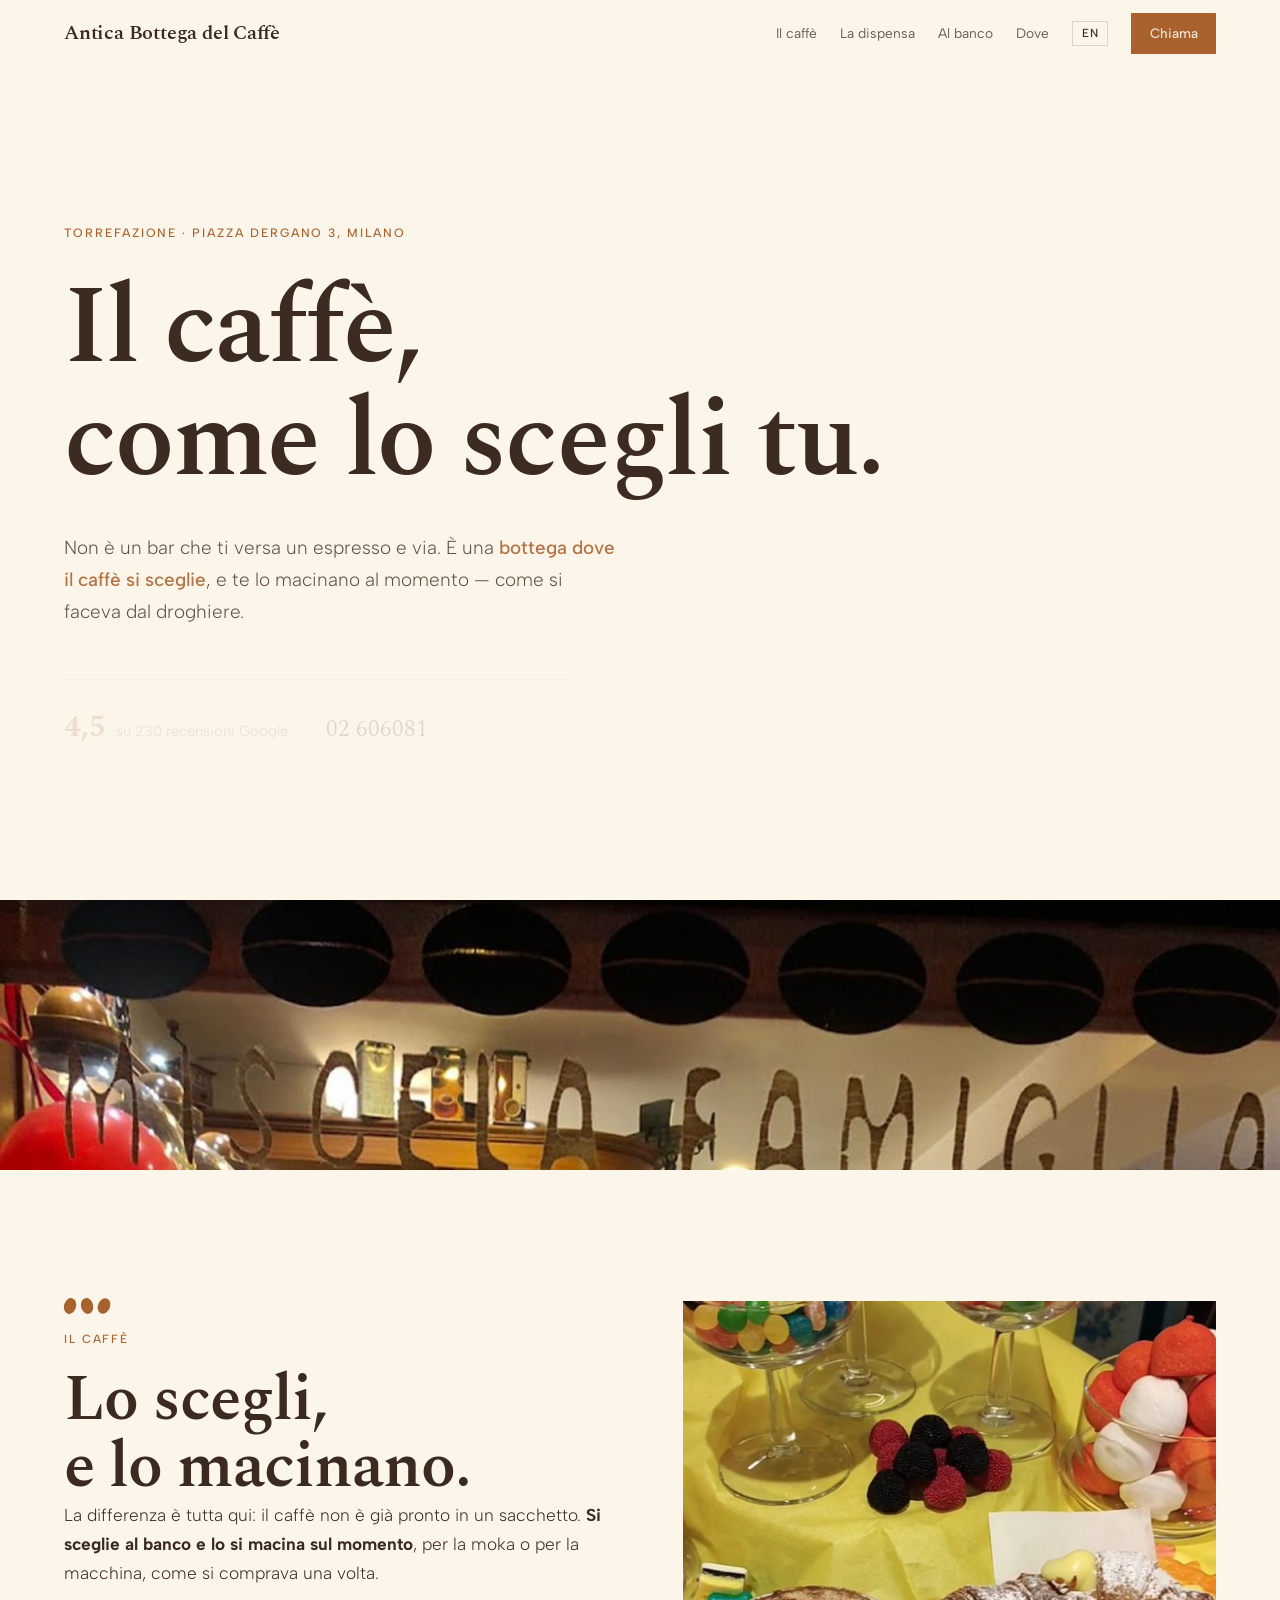
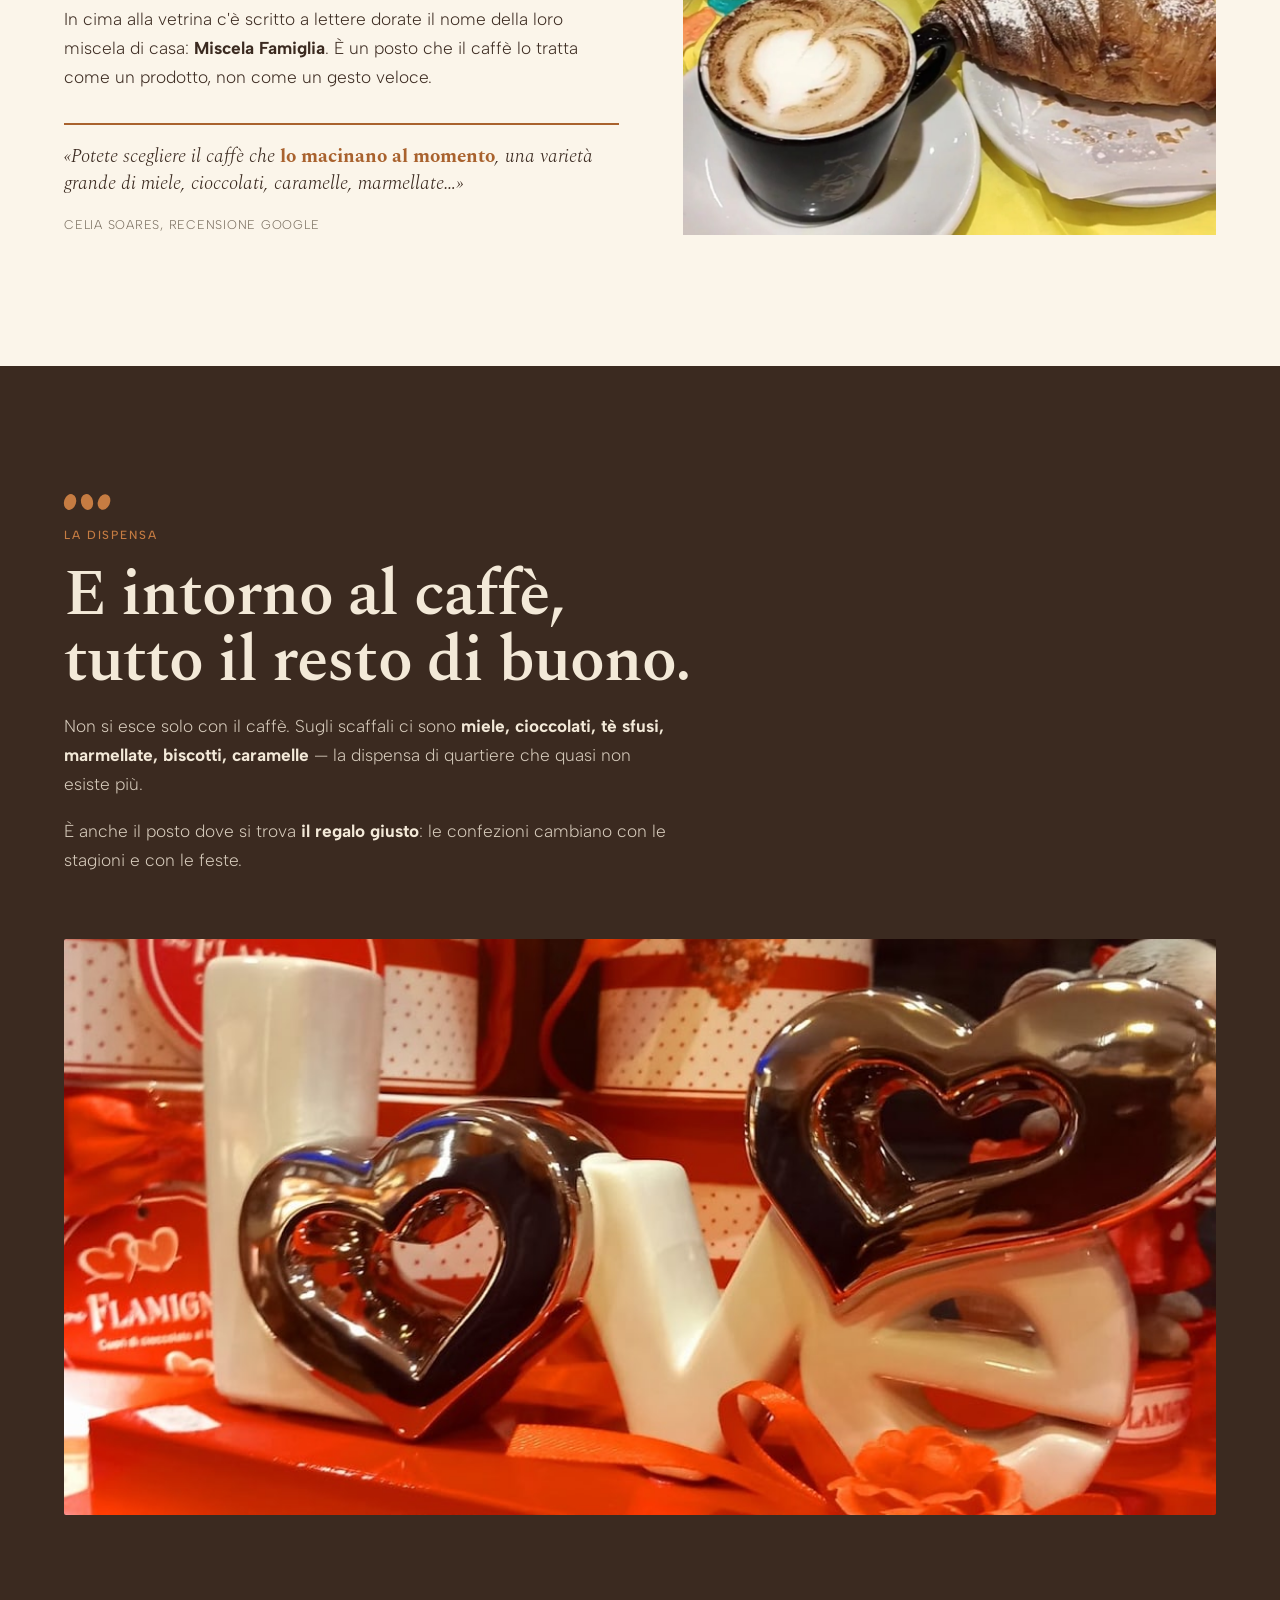
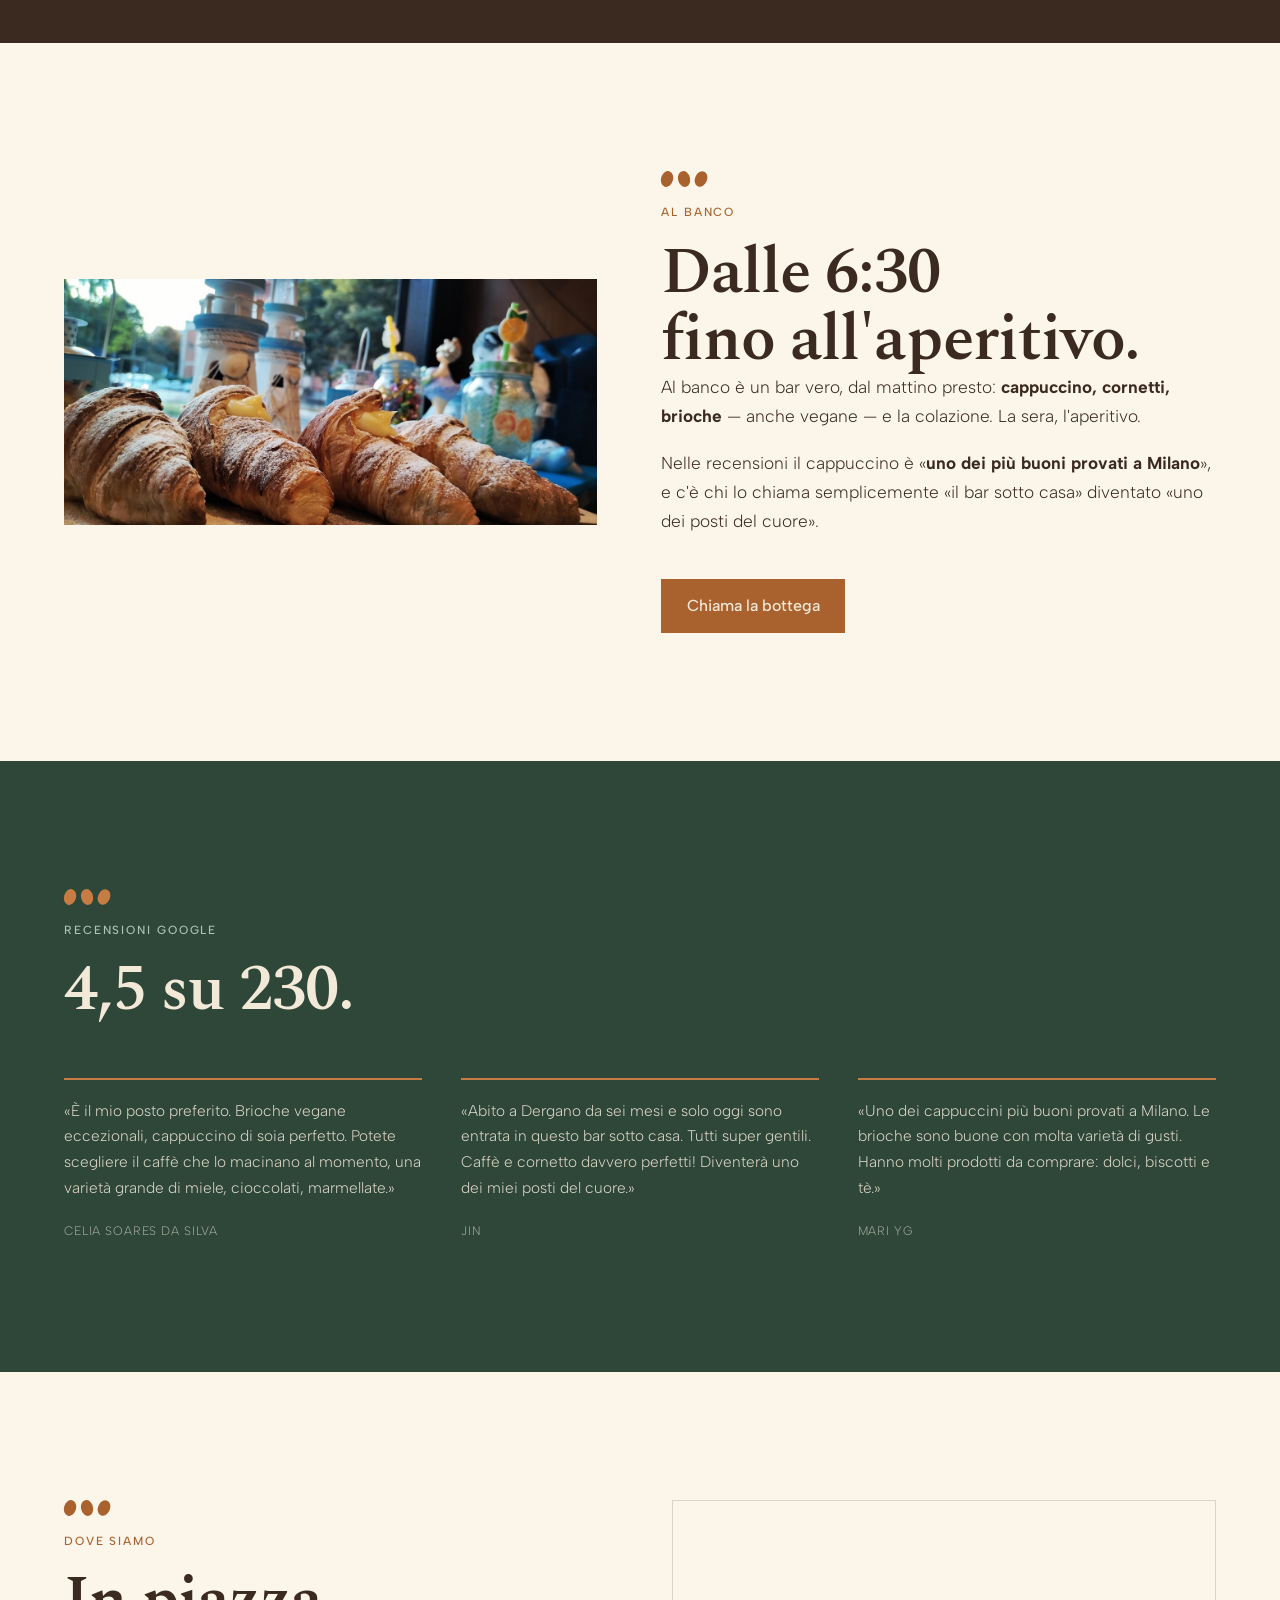
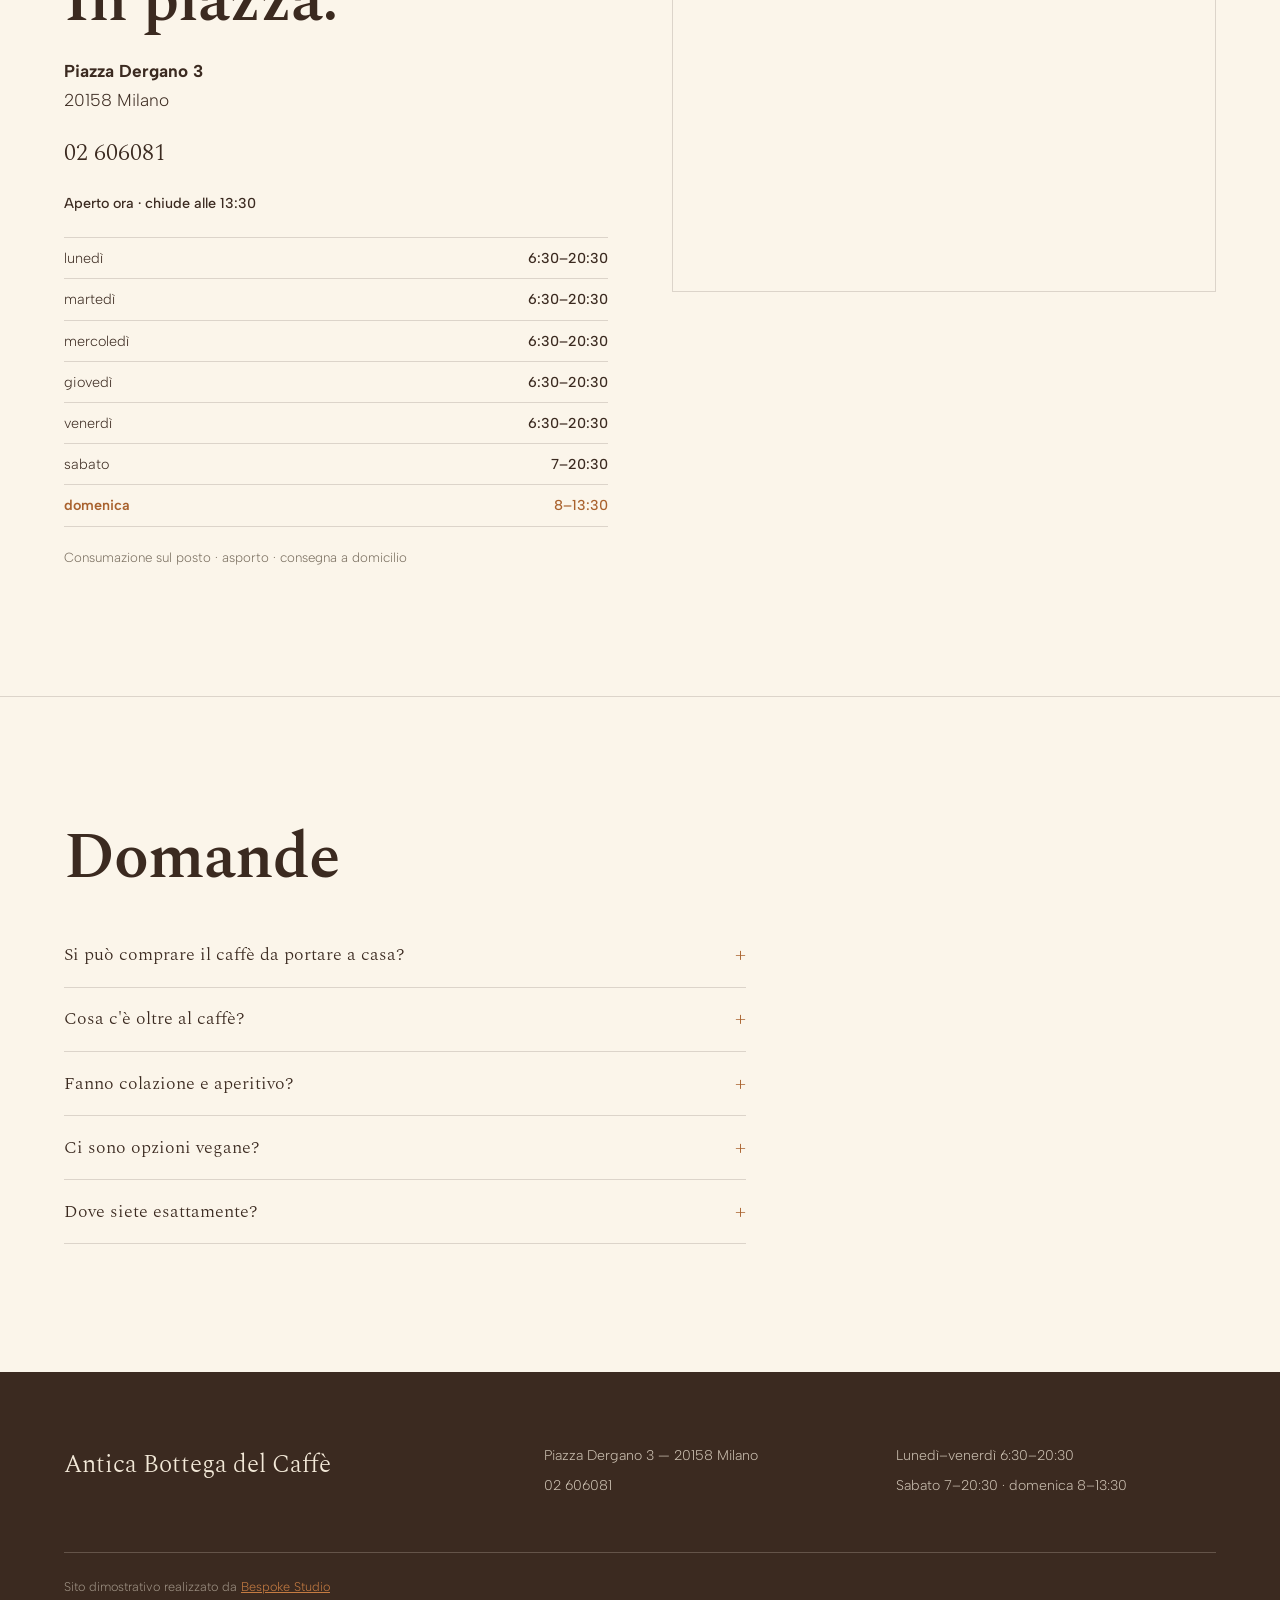
==== index.html @ 5559f0fc "Antica Bottega del Caffe — sito vetrina Concept: «Il caffe, come lo scegli tu.» — la torrefazione do" ====
<!doctype html>
<html lang="it">
<head>
<meta charset="utf-8">
<meta name="viewport" content="width=device-width, initial-scale=1">
<title>Antica Bottega del Caffè — Torrefazione in Piazza Dergano, Milano</title>
<meta name="description" content="Caffetteria e torrefazione in Piazza Dergano 3, Milano: il caffè si sceglie e si macina al momento, con miele, cioccolati e tè. 4,5 su 230 recensioni Google.">
<link rel="canonical" href="https://rotenzark.github.io/antica-bottega-del-caffe/">
<meta property="og:type" content="website">
<meta property="og:title" content="Antica Bottega del Caffè — Piazza Dergano, Milano">
<meta property="og:description" content="Il caffè, come lo scegli tu: torrefazione macinata al momento in Piazza Dergano 3, Milano.">
<meta property="og:url" content="https://rotenzark.github.io/antica-bottega-del-caffe/">
<meta property="og:image" content="https://rotenzark.github.io/antica-bottega-del-caffe/img/og.jpg">
<meta property="og:locale" content="it_IT">
<meta name="twitter:card" content="summary_large_image">
<meta name="twitter:title" content="Antica Bottega del Caffè — Piazza Dergano, Milano">
<meta name="twitter:description" content="Il caffè si sceglie e si macina al momento. Piazza Dergano 3, Milano.">
<meta name="twitter:image" content="https://rotenzark.github.io/antica-bottega-del-caffe/img/og.jpg">
<meta name="theme-color" content="#3B2A20">
<link rel="icon" href="img/favicon.svg" type="image/svg+xml">
<link rel="icon" href="img/favicon-32.png" sizes="32x32">
<link rel="apple-touch-icon" href="img/apple-touch-icon.png">
<link rel="preconnect" href="https://fonts.googleapis.com">
<link rel="preconnect" href="https://fonts.gstatic.com" crossorigin>
<link href="https://fonts.googleapis.com/css2?family=Spectral:ital,wght@0,400;0,500;0,600;1,400&family=Albert+Sans:wght@300;400;500;600&display=swap" rel="stylesheet">
<link rel="stylesheet" href="css/styles.css?v=1">
<script src="https://cdn.jsdelivr.net/npm/gsap@3.12.5/dist/gsap.min.js" defer></script>
<script src="https://cdn.jsdelivr.net/npm/gsap@3.12.5/dist/ScrollTrigger.min.js" defer></script>
<script src="js/main.js?v=1" defer></script>
<script type="application/ld+json">
{
  "@context": "https://schema.org",
  "@type": "CafeOrCoffeeShop",
  "name": "Antica Bottega del Caffè",
  "description": "Caffetteria e torrefazione in Piazza Dergano, Milano: caffè scelto e macinato al momento, miele, cioccolati e tè.",
  "url": "https://rotenzark.github.io/antica-bottega-del-caffe/",
  "telephone": "+3902606081",
  "image": "https://rotenzark.github.io/antica-bottega-del-caffe/img/vetrina.jpg",
  "priceRange": "€",
  "servesCuisine": "Caffè",
  "address": {
    "@type": "PostalAddress",
    "streetAddress": "Piazza Dergano 3",
    "addressLocality": "Milano",
    "postalCode": "20158",
    "addressCountry": "IT"
  },
  "geo": { "@type": "GeoCoordinates", "latitude": 45.5027096, "longitude": 9.1764856 },
  "aggregateRating": { "@type": "AggregateRating", "ratingValue": "4.5", "reviewCount": "230" },
  "openingHoursSpecification": [
    { "@type": "OpeningHoursSpecification", "dayOfWeek": ["Monday","Tuesday","Wednesday","Thursday","Friday"], "opens": "06:30", "closes": "20:30" },
    { "@type": "OpeningHoursSpecification", "dayOfWeek": "Saturday", "opens": "07:00", "closes": "20:30" },
    { "@type": "OpeningHoursSpecification", "dayOfWeek": "Sunday", "opens": "08:00", "closes": "13:30" }
  ]
}
</script>
<script type="application/ld+json">
{
  "@context": "https://schema.org",
  "@type": "FAQPage",
  "mainEntity": [
    {
      "@type": "Question",
      "name": "Si può comprare il caffè da portare a casa?",
      "acceptedAnswer": { "@type": "Answer", "text": "Sì: è prima di tutto una torrefazione. Si sceglie il caffè e lo si fa macinare al momento, per la moka o per la macchina." }
    },
    {
      "@type": "Question",
      "name": "Cosa c'è oltre al caffè?",
      "acceptedAnswer": { "@type": "Answer", "text": "Una dispensa: miele, cioccolati, tè, marmellate, caramelle, biscotti. E al banco brioche — anche vegane — cornetti, colazioni e l'aperitivo la sera." }
    },
    {
      "@type": "Question",
      "name": "Fanno colazione e aperitivo?",
      "acceptedAnswer": { "@type": "Answer", "text": "Sì, entrambi. Si apre alle 6:30 per la colazione e si tira dritto fino alle 20:30, aperitivo compreso." }
    },
    {
      "@type": "Question",
      "name": "Ci sono opzioni vegane?",
      "acceptedAnswer": { "@type": "Answer", "text": "Sì: nelle recensioni tornano le brioche vegane e il cappuccino di soia." }
    },
    {
      "@type": "Question",
      "name": "Dove siete?",
      "acceptedAnswer": { "@type": "Answer", "text": "In Piazza Dergano 3, affacciati sulla piazza." }
    }
  ]
}
</script>
</head>
<body>

<div id="intro" aria-hidden="true">
  <svg id="introChicchi" viewBox="0 0 120 60" aria-hidden="true">
    <ellipse class="ch" cx="34" cy="30" rx="11" ry="15" fill="#F3E9D8" transform="rotate(20 34 30)"/>
    <ellipse class="ch" cx="60" cy="30" rx="11" ry="15" fill="#F3E9D8" transform="rotate(-14 60 30)"/>
    <ellipse class="ch" cx="86" cy="30" rx="11" ry="15" fill="#F3E9D8" transform="rotate(24 86 30)"/>
  </svg>
</div>

<a class="skip" href="#hero" data-i18n="skip">Vai al contenuto</a>

<header id="header">
  <a class="brand" href="#hero" aria-label="Antica Bottega del Caffè, torna in cima" data-i18n-aria="brand.aria">Antica Bottega del Caffè</a>
  <button id="burger" aria-expanded="false" aria-controls="mainNav" aria-label="Apri il menu" data-i18n-aria="burger.aria">
    <span></span><span></span><span></span>
  </button>
  <nav id="mainNav" aria-label="Principale">
    <a href="#caffe" data-i18n="nav.caffe">Il caffè</a>
    <a href="#dispensa" data-i18n="nav.dispensa">La dispensa</a>
    <a href="#banco" data-i18n="nav.banco">Al banco</a>
    <a href="#dove" data-i18n="nav.dove">Dove</a>
    <button id="langToggle" type="button" aria-label="Switch to English" data-i18n-aria="lang.aria"><span data-i18n="lang.txt">EN</span></button>
    <a class="cta" href="tel:+3902606081" data-i18n="nav.cta">Chiama</a>
  </nav>
</header>

<main>

<!-- ══════════ HERO ══════════ -->
<section id="hero">
  <p class="hero-kicker" data-i18n="hero.kicker">Torrefazione · Piazza Dergano 3, Milano</p>
  <h1 data-i18n="hero.h">Il caffè,<br>come lo scegli tu.</h1>
  <p class="hero-sub" data-i18n="hero.sub">Non è un bar che ti versa un espresso e via. È una <strong>bottega dove il caffè si sceglie</strong>, e te lo macinano al momento — come si faceva dal droghiere.</p>
  <div class="hero-meta">
    <p class="hero-rating"><strong>4,5</strong> <span data-i18n="hero.rating">su 230 recensioni Google</span></p>
    <a class="hero-call" href="tel:+3902606081">02 606081</a>
  </div>
</section>

<figure class="banda-insegna">
  <img src="img/miscela.jpg" alt="La scritta dorata «MISCELA FAMIGLIA» sopra la vetrina: la loro miscela di casa" width="1300" height="330">
</figure>

<!-- ══════════ IL CAFFÈ — gesto-firma ══════════ -->
<section id="caffe">
  <div class="due-col">
    <div class="col-testo reveal">
      <span class="grani" aria-hidden="true"><i></i><i></i><i></i></span>
      <p class="eyebrow" data-i18n="ca.eyebrow">Il caffè</p>
      <h2 data-i18n="ca.h">Lo scegli,<br>e lo macinano.</h2>
      <p data-i18n="ca.p1">La differenza è tutta qui: il caffè non è già pronto in un sacchetto. <strong>Si sceglie al banco e lo si macina sul momento</strong>, per la moka o per la macchina, come si comprava una volta.</p>
      <p data-i18n="ca.p2">In cima alla vetrina c'è scritto a lettere dorate il nome della loro miscela di casa: <strong>Miscela Famiglia</strong>. È un posto che il caffè lo tratta come un prodotto, non come un gesto veloce.</p>
      <blockquote class="ca-cit">
        <p data-i18n="ca.cit">«Potete scegliere il caffè che <strong>lo macinano al momento</strong>, una varietà grande di miele, cioccolati, caramelle, marmellate…»</p>
        <cite data-i18n="ca.cit.c">Celia Soares, recensione Google</cite>
      </blockquote>
    </div>
    <figure class="col-fig reveal">
      <button class="shot" data-full="img/cappuccino.jpg" aria-label="Ingrandisci: il cappuccino" data-i18n-aria="ca.a1">
        <img src="img/cappuccino.jpg" alt="Un cappuccino con latte art a cuore e un cornetto alla crema, con le caramelle nelle coppe di vetro sullo sfondo" width="1100" height="1100">
      </button>
    </figure>
  </div>
</section>

<!-- ══════════ LA DISPENSA ══════════ -->
<section id="dispensa">
  <div class="disp-inner reveal">
    <span class="grani grani-chiaro" aria-hidden="true"><i></i><i></i><i></i></span>
    <p class="eyebrow" data-i18n="di.eyebrow">La dispensa</p>
    <h2 data-i18n="di.h">E intorno al caffè,<br>tutto il resto di buono.</h2>
    <p data-i18n="di.p1">Non si esce solo con il caffè. Sugli scaffali ci sono <strong>miele, cioccolati, tè sfusi, marmellate, biscotti, caramelle</strong> — la dispensa di quartiere che quasi non esiste più.</p>
    <p data-i18n="di.p2">È anche il posto dove si trova <strong>il regalo giusto</strong>: le confezioni cambiano con le stagioni e con le feste.</p>
  </div>
  <figure class="banda reveal">
    <button class="shot" data-full="img/dispensa.jpg" aria-label="Ingrandisci: la dispensa" data-i18n-aria="di.a1">
        <img src="img/dispensa.jpg" alt="Un allestimento con le confezioni di dolci e la scritta LOVE: la parte regali della bottega" width="1100" height="1100">
      </button>
  </figure>
</section>

<!-- ══════════ AL BANCO ══════════ -->
<section id="banco">
  <div class="due-col due-col-alt">
    <figure class="col-fig reveal">
      <button class="shot" data-full="img/cornetti.jpg" aria-label="Ingrandisci: i cornetti" data-i18n-aria="ba.a1">
        <img src="img/cornetti.jpg" alt="Cornetti sfogliati alla crema in controluce sulla finestra che dà sulla piazza" width="1300" height="609">
      </button>
    </figure>
    <div class="col-testo reveal">
      <span class="grani" aria-hidden="true"><i></i><i></i><i></i></span>
      <p class="eyebrow" data-i18n="ba.eyebrow">Al banco</p>
      <h2 data-i18n="ba.h">Dalle 6:30<br>fino all'aperitivo.</h2>
      <p data-i18n="ba.p1">Al banco è un bar vero, dal mattino presto: <strong>cappuccino, cornetti, brioche</strong> — anche vegane — e la colazione. La sera, l'aperitivo.</p>
      <p data-i18n="ba.p2">Nelle recensioni il cappuccino è «<strong>uno dei più buoni provati a Milano</strong>», e c'è chi lo chiama semplicemente «il bar sotto casa» diventato «uno dei posti del cuore».</p>
      <a class="cta cta-big" href="tel:+3902606081" data-i18n="ba.cta">Chiama la bottega</a>
    </div>
  </div>
</section>

<!-- ══════════ RECENSIONI ══════════ -->
<section id="voci">
  <div class="sec-head reveal">
    <span class="grani grani-chiaro" aria-hidden="true"><i></i><i></i><i></i></span>
    <p class="eyebrow" data-i18n="voci.eyebrow">Recensioni Google</p>
    <h2 data-i18n="voci.h">4,5 su 230.</h2>
  </div>
  <div class="voci-grid">
    <blockquote class="reveal"><p data-i18n="v1.p">«È il mio posto preferito. Brioche vegane eccezionali, cappuccino di soia perfetto. Potete scegliere il caffè che lo macinano al momento, una varietà grande di miele, cioccolati, marmellate.»</p><cite data-i18n="v1.c">Celia Soares da Silva</cite></blockquote>
    <blockquote class="reveal"><p data-i18n="v2.p">«Abito a Dergano da sei mesi e solo oggi sono entrata in questo bar sotto casa. Tutti super gentili. Caffè e cornetto davvero perfetti! Diventerà uno dei miei posti del cuore.»</p><cite data-i18n="v2.c">jin</cite></blockquote>
    <blockquote class="reveal"><p data-i18n="v3.p">«Uno dei cappuccini più buoni provati a Milano. Le brioche sono buone con molta varietà di gusti. Hanno molti prodotti da comprare: dolci, biscotti e tè.»</p><cite data-i18n="v3.c">Mari Yg</cite></blockquote>
  </div>
</section>

<!-- ══════════ DOVE ══════════ -->
<section id="dove">
  <div class="dove-grid">
    <div class="dove-info reveal">
      <span class="grani" aria-hidden="true"><i></i><i></i><i></i></span>
      <p class="eyebrow" data-i18n="dove.eyebrow">Dove siamo</p>
      <h2 data-i18n="dove.h">In piazza.</h2>
      <address>
        <strong>Piazza Dergano 3</strong><br>
        20158 Milano
      </address>
      <p class="dove-tel"><a href="tel:+3902606081">02 606081</a></p>
      <p class="dove-stato"><span id="orarioStato">&nbsp;</span></p>
      <ul class="orari">
        <li data-day="1"><span data-i18n="d.lun">lunedì</span><b>6:30–20:30</b></li>
        <li data-day="2"><span data-i18n="d.mar">martedì</span><b>6:30–20:30</b></li>
        <li data-day="3"><span data-i18n="d.mer">mercoledì</span><b>6:30–20:30</b></li>
        <li data-day="4"><span data-i18n="d.gio">giovedì</span><b>6:30–20:30</b></li>
        <li data-day="5"><span data-i18n="d.ven">venerdì</span><b>6:30–20:30</b></li>
        <li data-day="6"><span data-i18n="d.sab">sabato</span><b>7–20:30</b></li>
        <li data-day="0"><span data-i18n="d.dom">domenica</span><b>8–13:30</b></li>
      </ul>
      <p class="dove-serv" data-i18n="dove.serv">Consumazione sul posto · asporto · consegna a domicilio</p>
    </div>
    <div class="dove-map reveal">
      <iframe
        title="Mappa: Antica Bottega del Caffè, Piazza Dergano 3, Milano"
        data-i18n-title="dove.maptitle"
        src="https://www.google.com/maps?q=Antica+Bottega+del+Caff%C3%A8,+Piazza+Dergano+3,+20158+Milano&output=embed"
        width="600" height="450" style="border:0" allowfullscreen="" referrerpolicy="no-referrer-when-downgrade"></iframe>
    </div>
  </div>
</section>

<!-- ══════════ FAQ ══════════ -->
<section id="faq">
  <h2 class="reveal" data-i18n="faq.h">Domande</h2>
  <div class="faq-list">
    <details class="reveal"><summary data-i18n="f1.q">Si può comprare il caffè da portare a casa?</summary><p data-i18n="f1.a">Sì: è prima di tutto una torrefazione. Si sceglie il caffè e lo si fa macinare al momento, per la moka o per la macchina.</p></details>
    <details class="reveal"><summary data-i18n="f2.q">Cosa c'è oltre al caffè?</summary><p data-i18n="f2.a">Una dispensa: miele, cioccolati, tè, marmellate, caramelle, biscotti. E al banco brioche — anche vegane — cornetti, colazioni e l'aperitivo la sera.</p></details>
    <details class="reveal"><summary data-i18n="f3.q">Fanno colazione e aperitivo?</summary><p data-i18n="f3.a">Sì, entrambi. Si apre alle 6:30 per la colazione e si tira dritto fino alle 20:30, aperitivo compreso.</p></details>
    <details class="reveal"><summary data-i18n="f4.q">Ci sono opzioni vegane?</summary><p data-i18n="f4.a">Sì: nelle recensioni tornano le brioche vegane e il cappuccino di soia.</p></details>
    <details class="reveal"><summary data-i18n="f5.q">Dove siete esattamente?</summary><p data-i18n="f5.a">In Piazza Dergano 3, affacciati sulla piazza.</p></details>
  </div>
</section>

</main>

<footer>
  <div class="foot-inner">
    <p class="foot-name">Antica Bottega del Caffè</p>
    <div class="foot-col">
      <p>Piazza Dergano 3 — 20158 Milano</p>
      <p><a href="tel:+3902606081">02 606081</a></p>
    </div>
    <div class="foot-col">
      <p data-i18n="foot.o1">Lunedì–venerdì 6:30–20:30</p>
      <p data-i18n="foot.o2">Sabato 7–20:30 · domenica 8–13:30</p>
    </div>
  </div>
  <p class="foot-credit">
    <span data-i18n="foot.demo">Sito dimostrativo realizzato da</span>
    <a href="https://bespokestud.io" target="_blank" rel="noopener">Bespoke Studio</a>
  </p>
</footer>

<div id="actionBar">
  <a href="tel:+3902606081" class="ab-call" data-i18n="ab.call">Chiama</a>
  <a href="#dove" class="ab-map" data-i18n="ab.map">Dove siamo</a>
</div>

<div id="lightbox" hidden>
  <button id="lightboxClose" aria-label="Chiudi" data-i18n-aria="lb.close">✕</button>
  <img id="lightboxImg" src="" alt="">
</div>

</body>
</html>
---- css/styles.css ----
/* ═══════════════════════════════════════════════════════════
   Antica Bottega del Caffè — Piazza Dergano, Milano
   Concept: «Il caffè, come lo scegli tu.» — la torrefazione dove
   il caffè si sceglie e si macina al momento, con la dispensa
   intorno. Gesto-firma: i chicchi (transform only).
   ⚠️ Stesso civico di Da Cri #146 (carta/mattone): qui testa di
   moro + rame. Distinto anche da Bar Affori #142 (specialty verde).
   ═══════════════════════════════════════════════════════════ */

:root{
  --moro:#3B2A20;
  --moro-scuro:#2A1D16;
  --rame:#A9622E;
  --rame-chiaro:#C67C42;
  --crema:#F3E9D8;
  --carta:#FBF5EA;
  --verde:#2E4739;
  --grigio:#7A6F60;
  --riga:rgba(59,42,32,.16);
  --riga-chiara:rgba(243,233,216,.22);
  --mx:clamp(1.15rem,5vw,5.5rem);
  --display:"Spectral",Georgia,serif;
  --testo:"Albert Sans",system-ui,-apple-system,sans-serif;
}

*,*::before,*::after{box-sizing:border-box}
html{-webkit-text-size-adjust:100%;scroll-behavior:smooth}
@media (prefers-reduced-motion:reduce){html{scroll-behavior:auto}}

body{
  margin:0;background:var(--carta);color:var(--moro);
  font-family:var(--testo);
  font-size:clamp(1rem,.96rem + .24vw,1.08rem);
  line-height:1.68;font-weight:300;
  -webkit-font-smoothing:antialiased;overflow-x:hidden;
}
img{max-width:100%;height:auto;display:block}
a{color:inherit}
h1,h2{font-family:var(--display);font-weight:600;line-height:1.04;letter-spacing:-.015em;margin:0}

/* ── FLASH-GUARD: stato iniziale dei .reveal (immediateRender:false) ── */
.js .reveal{opacity:0}
.js .reveal.in-view{opacity:1}
html:not(.js) .reveal,html.reduced-motion .reveal{opacity:1}

.skip{position:absolute;left:-9999px;top:0;background:var(--rame);color:#fff;padding:.7rem 1.1rem;z-index:200}
.skip:focus{left:0}
:where(a,button,summary,iframe,[tabindex]):focus-visible{outline:2.5px solid var(--rame);outline-offset:3px}

/* ═══════════ INTRO ═══════════ */
#intro{position:fixed;inset:0;z-index:300;background:var(--moro);display:grid;place-items:center;padding:2rem}
#introChicchi{width:min(60vw,340px);height:auto}
html.no-intro #intro{display:none}

/* ═══════════ i chicchi — segno di sezione ═══════════ */
.grani{display:flex;gap:5px;margin-bottom:1rem}
.grani i{
  width:12px;height:16px;border-radius:50% 50% 48% 52%;
  background:var(--rame);display:block;transform:rotate(18deg);
}
.grani i:nth-child(2){transform:rotate(-12deg)}
.grani i:nth-child(3){transform:rotate(24deg)}
.grani-chiaro i{background:var(--rame-chiaro)}

/* ═══════════ HEADER ═══════════ */
#header{
  position:fixed;top:0;left:0;right:0;z-index:120;
  display:flex;align-items:center;justify-content:space-between;gap:1rem;
  padding:.8rem var(--mx);
  background:rgba(251,245,234,.97);
  border-bottom:1px solid transparent;transition:border-color .3s ease;
}
#header.scrolled{border-bottom-color:var(--riga)}
.brand{font-family:var(--display);font-weight:600;font-size:clamp(1.02rem,2.3vw,1.28rem);text-decoration:none;letter-spacing:-.01em}

#mainNav{display:flex;align-items:center;gap:clamp(.9rem,1.8vw,1.7rem)}
#mainNav a:not(.cta){text-decoration:none;font-size:.86rem;font-weight:400;opacity:.74;transition:opacity .2s ease}
#mainNav a:not(.cta):hover{opacity:1}

#langToggle{
  background:none;border:1px solid var(--riga);color:var(--moro);
  font-family:var(--testo);font-size:.73rem;font-weight:500;letter-spacing:.07em;
  padding:.3rem .55rem;cursor:pointer;transition:border-color .2s ease,color .2s ease;
}
#langToggle:hover{border-color:var(--rame);color:var(--rame)}

.cta{
  display:inline-flex;align-items:center;justify-content:center;
  background:var(--rame);color:var(--crema);text-decoration:none;
  font-family:var(--testo);font-weight:500;font-size:.85rem;
  padding:.58rem 1.15rem;white-space:nowrap;transition:background .22s ease;
}
.cta:hover{background:var(--moro)}
.cta-big{font-size:1rem;padding:.85rem 1.6rem;margin-top:1.6rem}

#burger{display:none;flex-direction:column;gap:4px;background:none;border:0;cursor:pointer;padding:.45rem}
#burger span{display:block;width:22px;height:2px;background:var(--moro);transition:transform .28s ease,opacity .2s ease}
#burger[aria-expanded="true"] span:nth-child(1){transform:translateY(6px) rotate(45deg)}
#burger[aria-expanded="true"] span:nth-child(2){opacity:0}
#burger[aria-expanded="true"] span:nth-child(3){transform:translateY(-6px) rotate(-45deg)}

@media (max-width:940px){
  #burger{display:flex}
  #mainNav{
    position:fixed;inset:0 0 auto;top:0;flex-direction:column;justify-content:center;
    height:100dvh;gap:1.5rem;background:var(--carta);
    transform:translateY(-100%);transition:transform .38s cubic-bezier(.4,0,.2,1);
  }
  #mainNav.nav-open{transform:translateY(0)}
  #mainNav a:not(.cta){font-family:var(--display);font-size:1.5rem;opacity:1}
}

/* ═══════════ HERO ═══════════ */
#hero{min-height:100svh;display:flex;flex-direction:column;justify-content:center;padding:7.5rem var(--mx) 3.5rem}
.hero-kicker{font-size:.76rem;font-weight:500;letter-spacing:.16em;text-transform:uppercase;color:var(--rame);margin:0 0 1.8rem}
#hero h1{font-size:clamp(2.8rem,8.5vw,7rem);max-width:15ch}
.hero-sub{max-width:46ch;margin:2rem 0 0;font-size:clamp(1.02rem,1.7vw,1.18rem);color:#4A3A2C}
.hero-sub strong{font-weight:500;color:var(--rame)}
.hero-meta{display:flex;flex-wrap:wrap;align-items:baseline;gap:1.2rem 2.4rem;margin-top:2.6rem;padding-top:1.4rem;border-top:1px solid var(--riga);max-width:46ch}
.hero-rating{margin:0;font-size:.92rem;color:var(--grigio)}
.hero-rating strong{font-family:var(--display);font-size:1.9rem;color:var(--rame);margin-right:.35rem}
.hero-call{font-family:var(--display);font-size:1.45rem;text-decoration:none}
.hero-call:hover{color:var(--rame)}

.banda-insegna{margin:0}
.banda-insegna img{width:100%;object-fit:cover;max-height:30vh}

/* ═══════════ sezioni ═══════════ */
section{padding:clamp(4.5rem,10vw,8.5rem) var(--mx)}
.sec-head{margin-bottom:clamp(2.4rem,5vw,3.4rem)}
.eyebrow{font-size:.74rem;font-weight:500;letter-spacing:.16em;text-transform:uppercase;color:var(--rame);margin:0 0 1rem}
h2{font-size:clamp(2rem,5.4vw,4rem)}
section p{max-width:56ch}

.due-col{display:grid;grid-template-columns:1.02fr .98fr;gap:clamp(2rem,5vw,4.5rem);align-items:center}
.due-col-alt{grid-template-columns:.98fr 1.02fr}
@media (max-width:880px){.due-col,.due-col-alt{grid-template-columns:1fr}}
.col-fig{margin:0}
.col-fig img{width:100%}
.col-testo p{margin:0 0 1.1rem}

.ca-cit{margin:1.9rem 0 0;padding:1.2rem 0 0;border-top:2px solid var(--rame)}
.ca-cit p{font-family:var(--display);font-style:italic;font-size:1.2rem;line-height:1.4;margin:0 0 .7rem}
.ca-cit strong{font-style:normal;color:var(--rame)}
.ca-cit cite{font-style:normal;font-size:.79rem;letter-spacing:.06em;text-transform:uppercase;color:var(--grigio)}

/* ═══════════ LA DISPENSA ═══════════ */
#dispensa{background:var(--moro);color:var(--crema)}
#dispensa .eyebrow{color:var(--rame-chiaro)}
#dispensa p{color:rgba(243,233,216,.85)}
#dispensa strong{color:var(--crema)}
.disp-inner{max-width:60ch;margin-bottom:clamp(2.5rem,5vw,4rem)}
#dispensa .banda img{width:100%;object-fit:cover;max-height:64vh;border-radius:2px}

.banda{margin:0}

/* ═══════════ AL BANCO ═══════════ */
#banco{background:var(--carta)}

/* ═══════════ RECENSIONI ═══════════ */
#voci{background:var(--verde);color:var(--crema)}
#voci .eyebrow{color:#A8C6B3}
#voci h2{color:var(--crema)}
.voci-grid{display:grid;grid-template-columns:repeat(auto-fit,minmax(255px,1fr));gap:clamp(1.4rem,3vw,2.4rem)}
.voci-grid blockquote{margin:0;padding-top:1.1rem;border-top:2px solid var(--rame-chiaro)}
.voci-grid p{font-size:.96rem;margin:0 0 .9rem;max-width:none;color:rgba(243,233,216,.9)}
.voci-grid cite{font-style:normal;font-size:.77rem;letter-spacing:.07em;text-transform:uppercase;color:rgba(243,233,216,.6)}

/* ═══════════ DOVE ═══════════ */
.dove-grid{display:grid;grid-template-columns:1fr 1fr;gap:clamp(2rem,5vw,4rem);align-items:start}
@media (max-width:880px){.dove-grid{grid-template-columns:1fr}}
#dove address{font-style:normal;font-size:1.08rem;line-height:1.7;margin:1.4rem 0 .6rem}
.dove-tel a{font-family:var(--display);font-size:1.5rem;text-decoration:none}
.dove-tel a:hover{color:var(--rame)}
.dove-stato{margin:.8rem 0 1.4rem;font-size:.9rem;font-weight:500;min-height:1.4em}
.dove-stato .aperto{color:#2A6B45}
.dove-stato .chiuso{color:var(--rame)}
.orari{list-style:none;margin:0;padding:0;border-top:1px solid var(--riga);max-width:34rem}
.orari li{display:flex;justify-content:space-between;gap:1rem;padding:.5rem 0;border-bottom:1px solid var(--riga);font-size:.9rem}
.orari li b{font-weight:500;text-align:right}
.orari li.oggi{color:var(--rame);font-weight:600}
.dove-serv{margin:1.2rem 0 0;font-size:.83rem;color:var(--grigio)}
.dove-map{overflow:hidden;border:1px solid var(--riga);min-height:390px}
.dove-map iframe{width:100%;height:100%;min-height:390px;display:block;filter:grayscale(.3) sepia(.12)}

/* ═══════════ FAQ ═══════════ */
#faq{background:var(--carta);border-top:1px solid var(--riga)}
#faq h2{margin-bottom:2rem}
.faq-list{max-width:62ch}
.faq-list details{border-bottom:1px solid var(--riga)}
.faq-list summary{
  cursor:pointer;padding:1.05rem 0;list-style:none;
  font-family:var(--display);font-size:1.1rem;
  display:flex;justify-content:space-between;align-items:center;gap:1rem;
}
.faq-list summary::-webkit-details-marker{display:none}
.faq-list summary::after{content:"+";color:var(--rame);font-size:1.35rem;line-height:1;flex-shrink:0}
.faq-list details[open] summary::after{content:"–"}
.faq-list p{margin:0 0 1.2rem;font-size:.95rem;color:#4A3A2C}

/* ═══════════ FOOTER ═══════════ */
footer{background:var(--moro);color:rgba(243,233,216,.8);padding:clamp(3rem,6vw,4.5rem) var(--mx) 6.2rem}
.foot-inner{display:grid;grid-template-columns:1.4fr 1fr 1fr;gap:2rem;align-items:start}
@media (max-width:760px){.foot-inner{grid-template-columns:1fr;gap:1.5rem}}
.foot-name{font-family:var(--display);font-size:1.55rem;color:var(--crema);margin:0}
.foot-col p{margin:0 0 .4rem;font-size:.88rem}
.foot-col a{text-decoration:none}
.foot-col a:hover{color:var(--rame-chiaro)}
.foot-credit{margin:3rem 0 0;padding-top:1.4rem;border-top:1px solid var(--riga-chiara);font-size:.79rem;color:rgba(243,233,216,.55)}
.foot-credit a{color:var(--rame-chiaro)}

/* ═══════════ ACTION BAR ═══════════ */
#actionBar{
  position:fixed;bottom:0;left:0;right:0;z-index:110;display:none;
  background:var(--carta);border-top:1px solid var(--riga);
  padding:.6rem .8rem calc(.6rem + env(safe-area-inset-bottom));gap:.6rem;
  transform:translateY(105%);transition:transform .32s cubic-bezier(.4,0,.2,1);
}
#actionBar.is-visible{transform:translateY(0)}
#actionBar a{flex:1;text-align:center;text-decoration:none;padding:.72rem .5rem;font-size:.89rem;font-weight:500}
.ab-call{background:var(--rame);color:var(--crema)}
.ab-map{border:1px solid var(--riga);color:var(--moro)}
@media (max-width:700px){#actionBar{display:flex}footer{padding-bottom:7rem}}

@media (prefers-reduced-motion:reduce){
  *,*::before,*::after{animation-duration:.01ms !important;transition-duration:.01ms !important}
}

/* ═══════════ LIGHTBOX ═══════════ */
.shot{border:0;padding:0;background:none;cursor:zoom-in;display:block;overflow:hidden;width:100%}
.shot img{width:100%;transition:transform .5s cubic-bezier(.2,.7,.3,1)}
.shot:hover img{transform:scale(1.035)}
#dispensa .shot img{border-radius:2px}
#lightbox{position:fixed;inset:0;z-index:250;background:rgba(43,29,22,.95);display:grid;place-items:center;padding:1.5rem}
#lightbox[hidden]{display:none}
#lightboxImg{max-width:100%;max-height:88vh}
#lightboxClose{position:absolute;top:1rem;right:1rem;background:none;border:0;color:var(--crema);font-size:1.7rem;cursor:pointer;line-height:1;padding:.5rem}
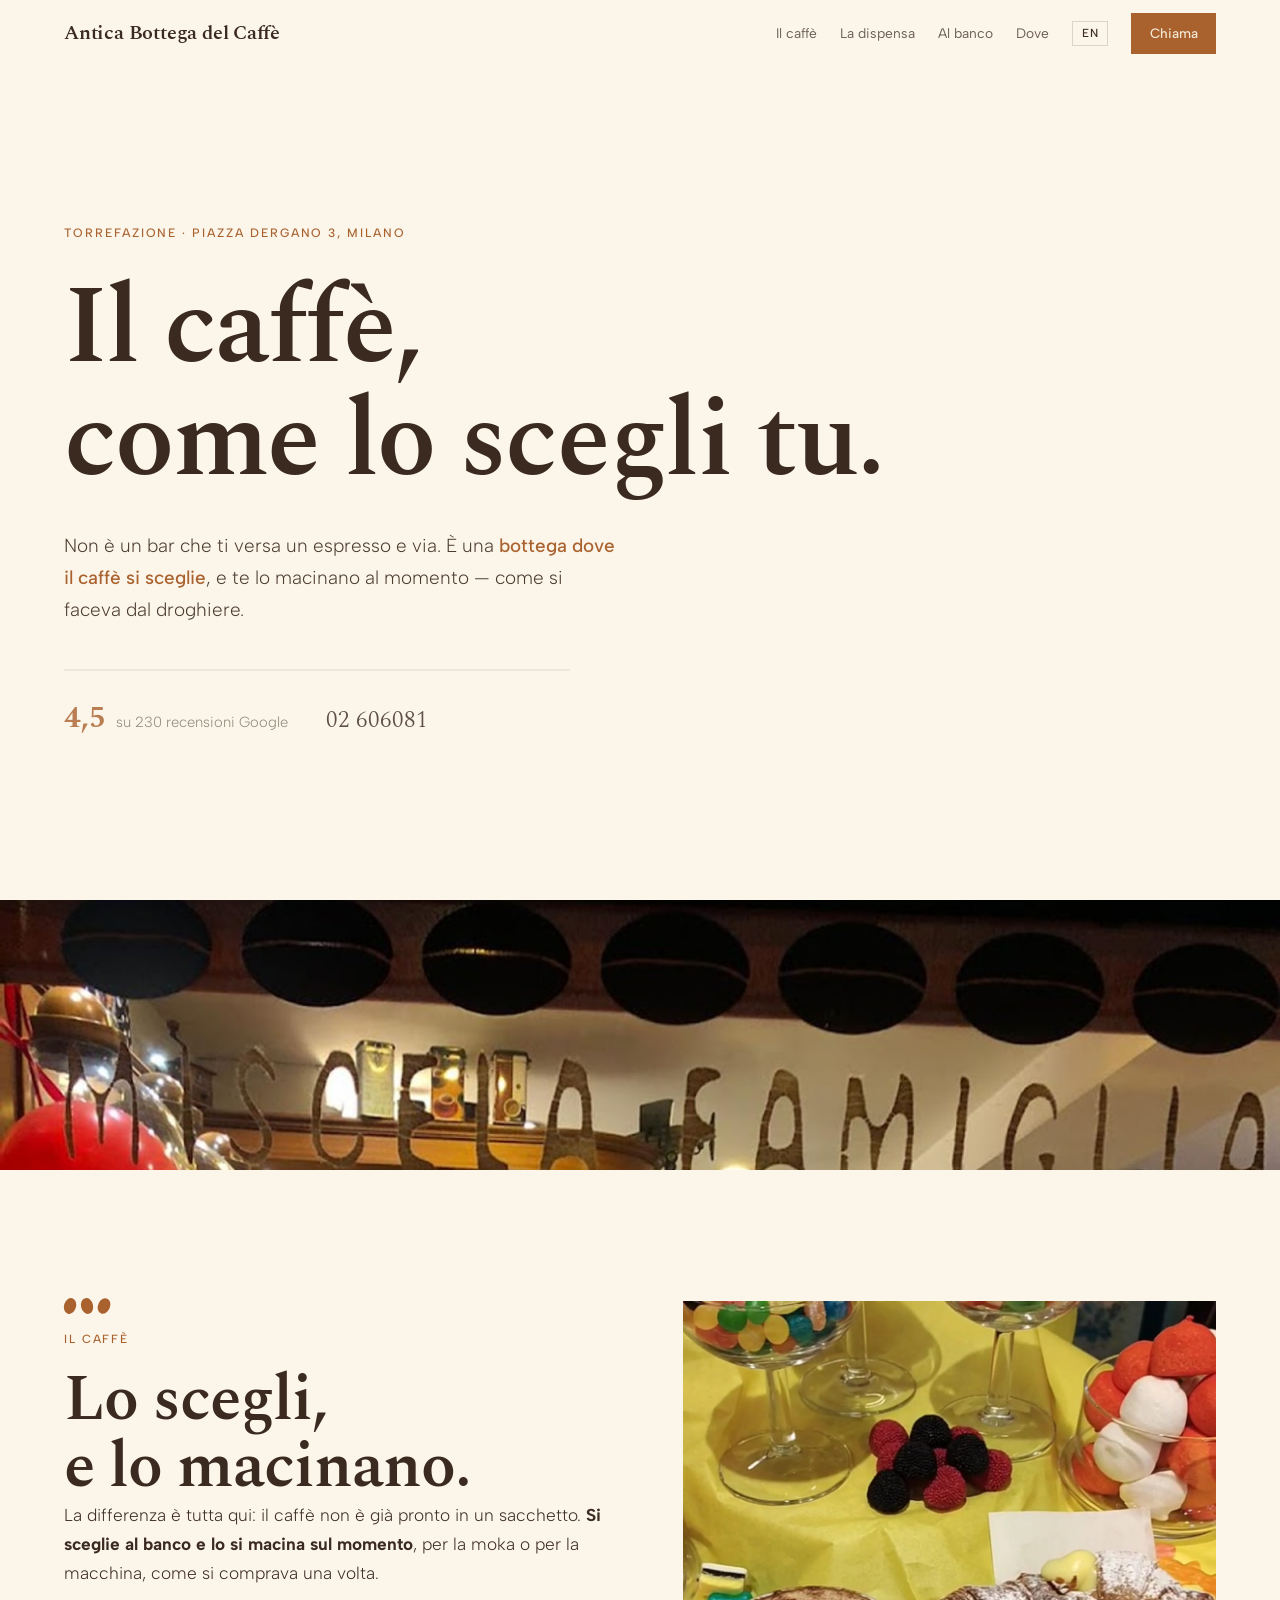
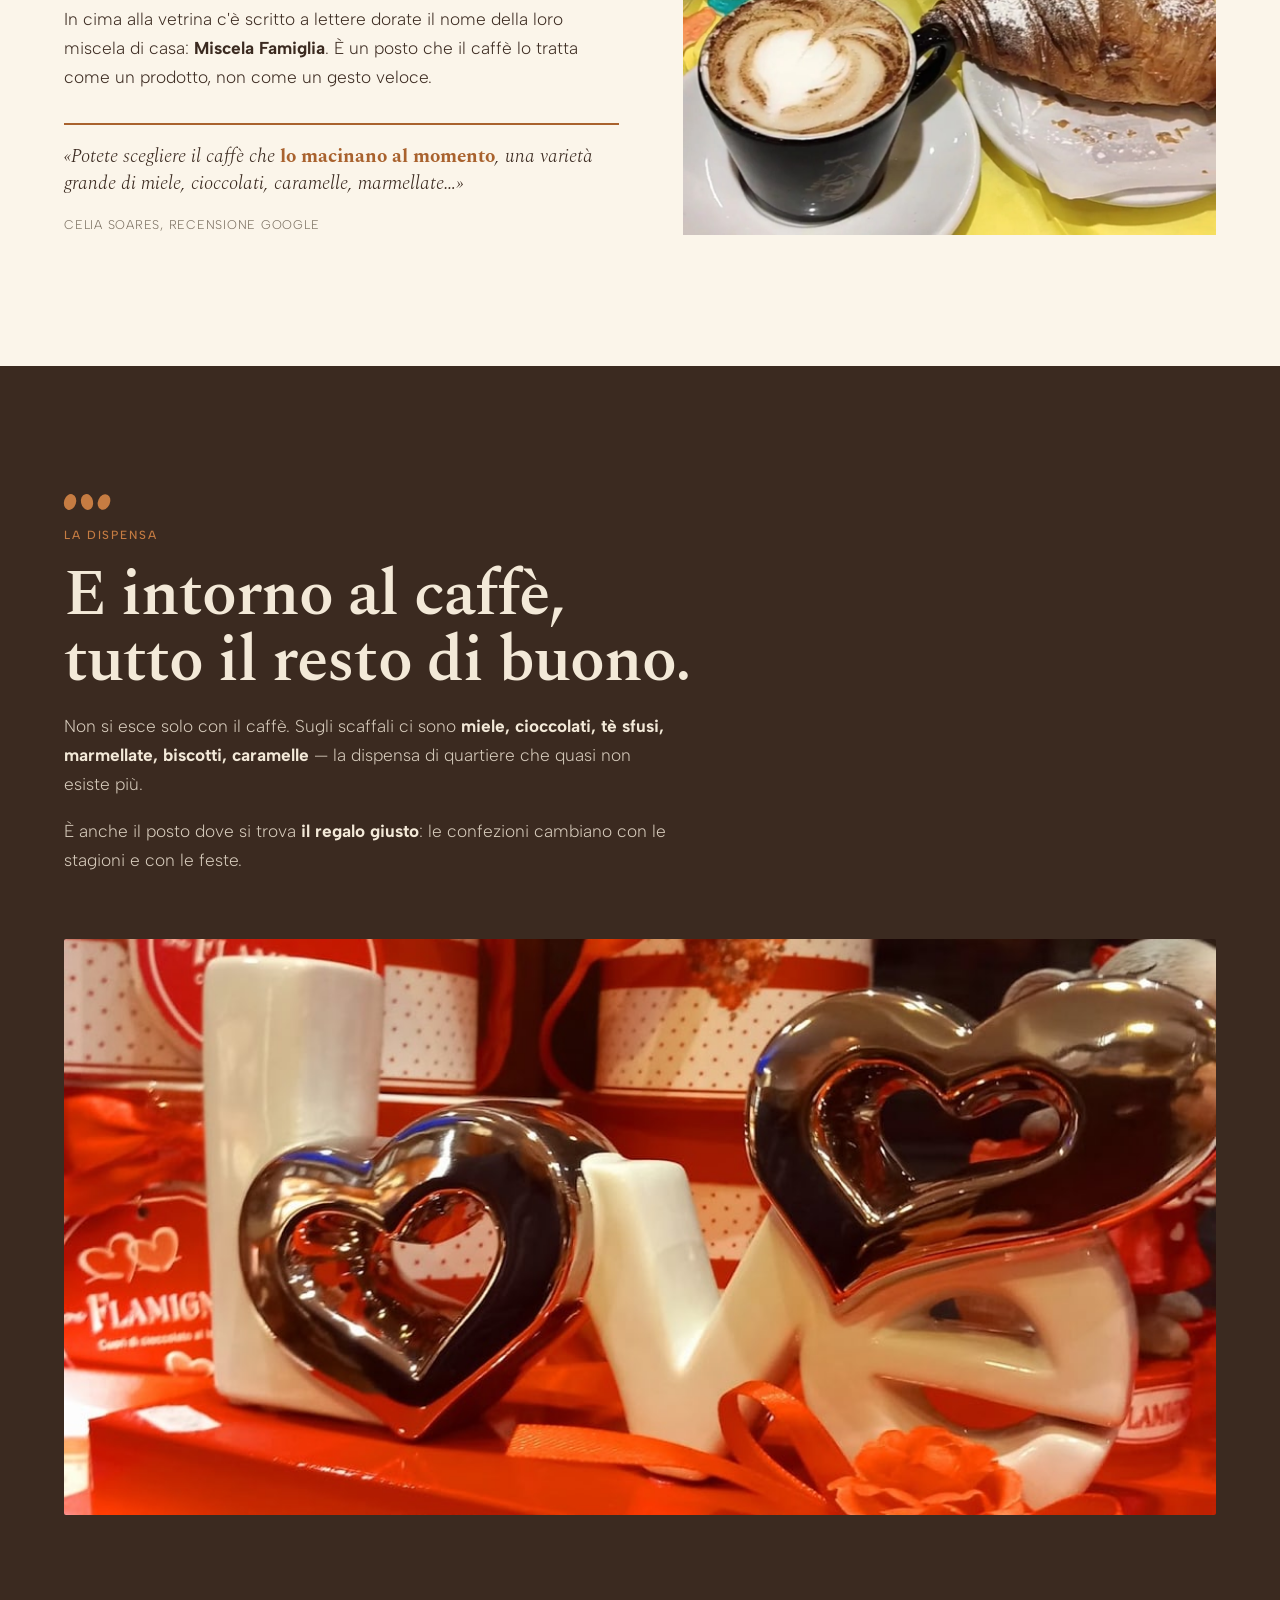
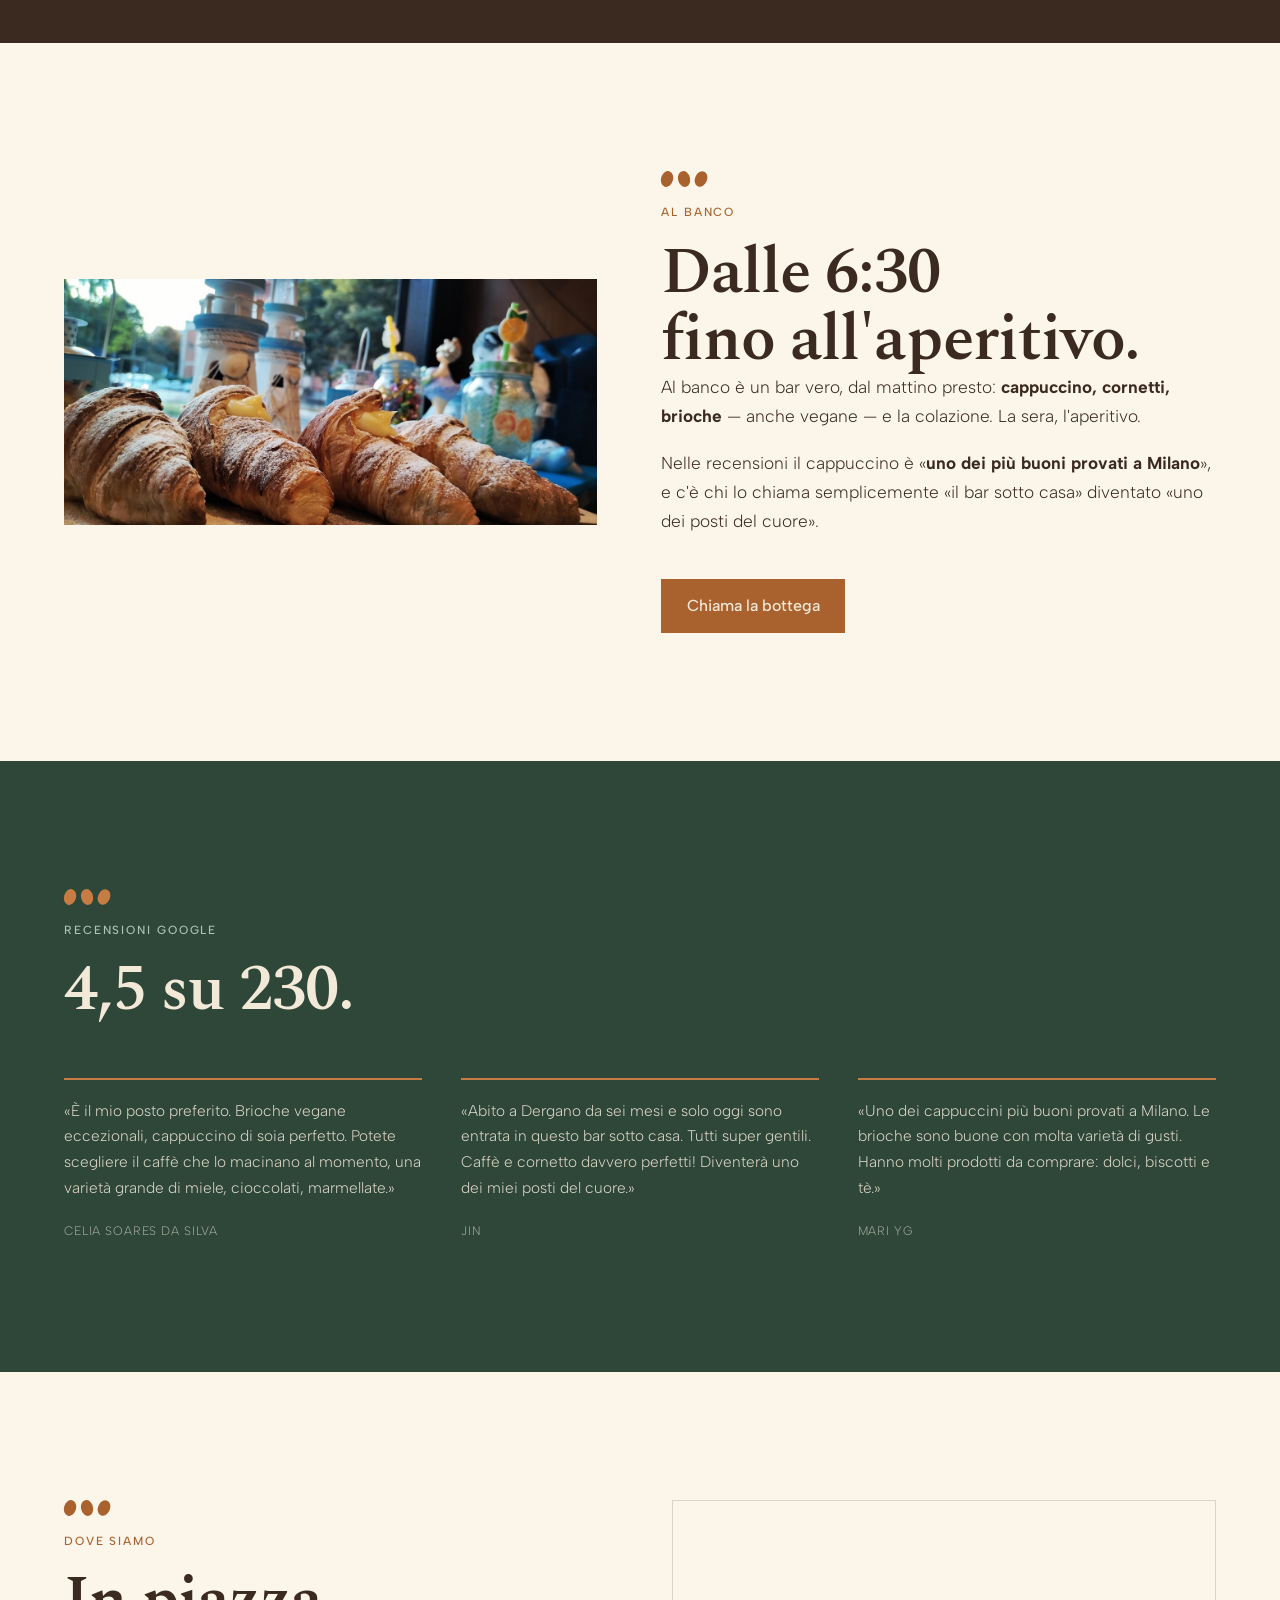
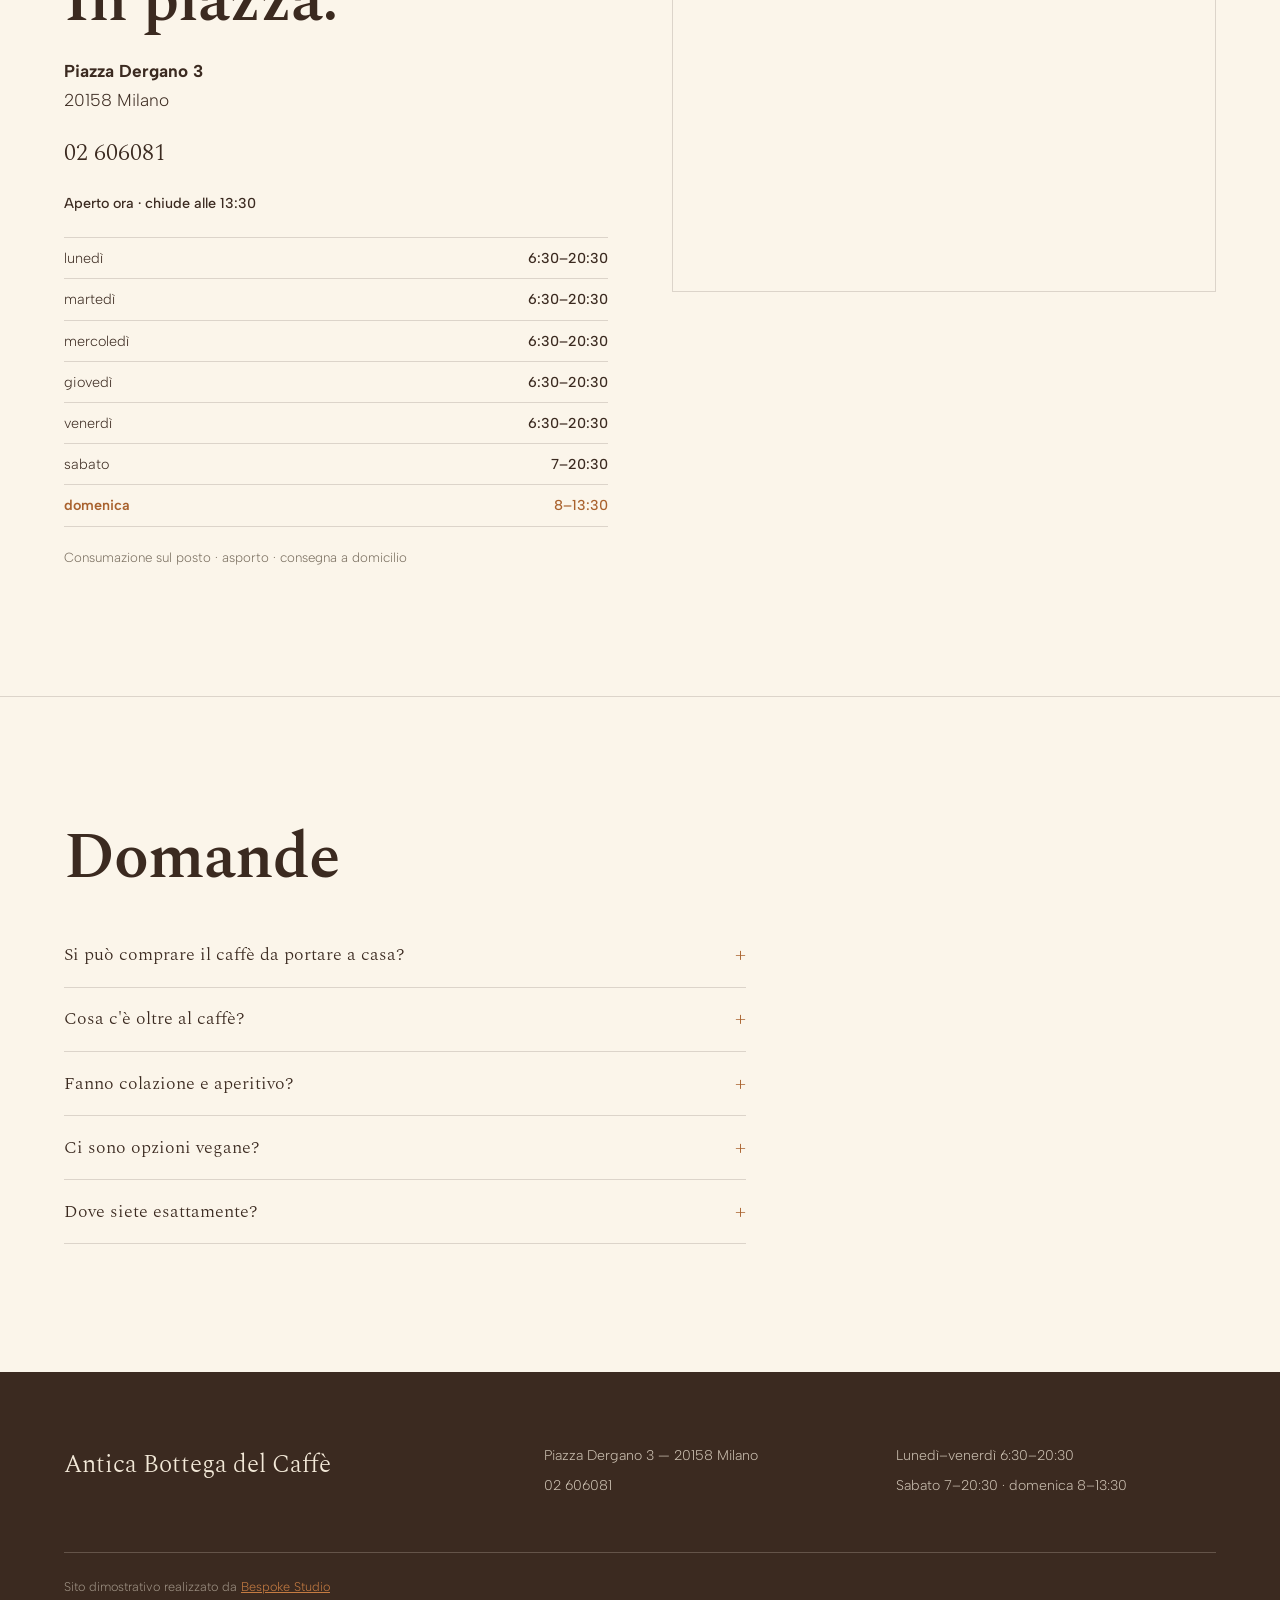
==== commit 922702f1: "fix(i18n): innerHTML al posto di textContent nell'overlay lingua Gli elementi data-i18n che contengo" ====
--- a/index.html
+++ b/index.html
@@ -26,7 +26,7 @@
 <link rel="stylesheet" href="css/styles.css?v=1">
 <script src="https://cdn.jsdelivr.net/npm/gsap@3.12.5/dist/gsap.min.js" defer></script>
 <script src="https://cdn.jsdelivr.net/npm/gsap@3.12.5/dist/ScrollTrigger.min.js" defer></script>
-<script src="js/main.js?v=1" defer></script>
+<script src="js/main.js?v=2" defer></script>
 <script type="application/ld+json">
 {
   "@context": "https://schema.org",
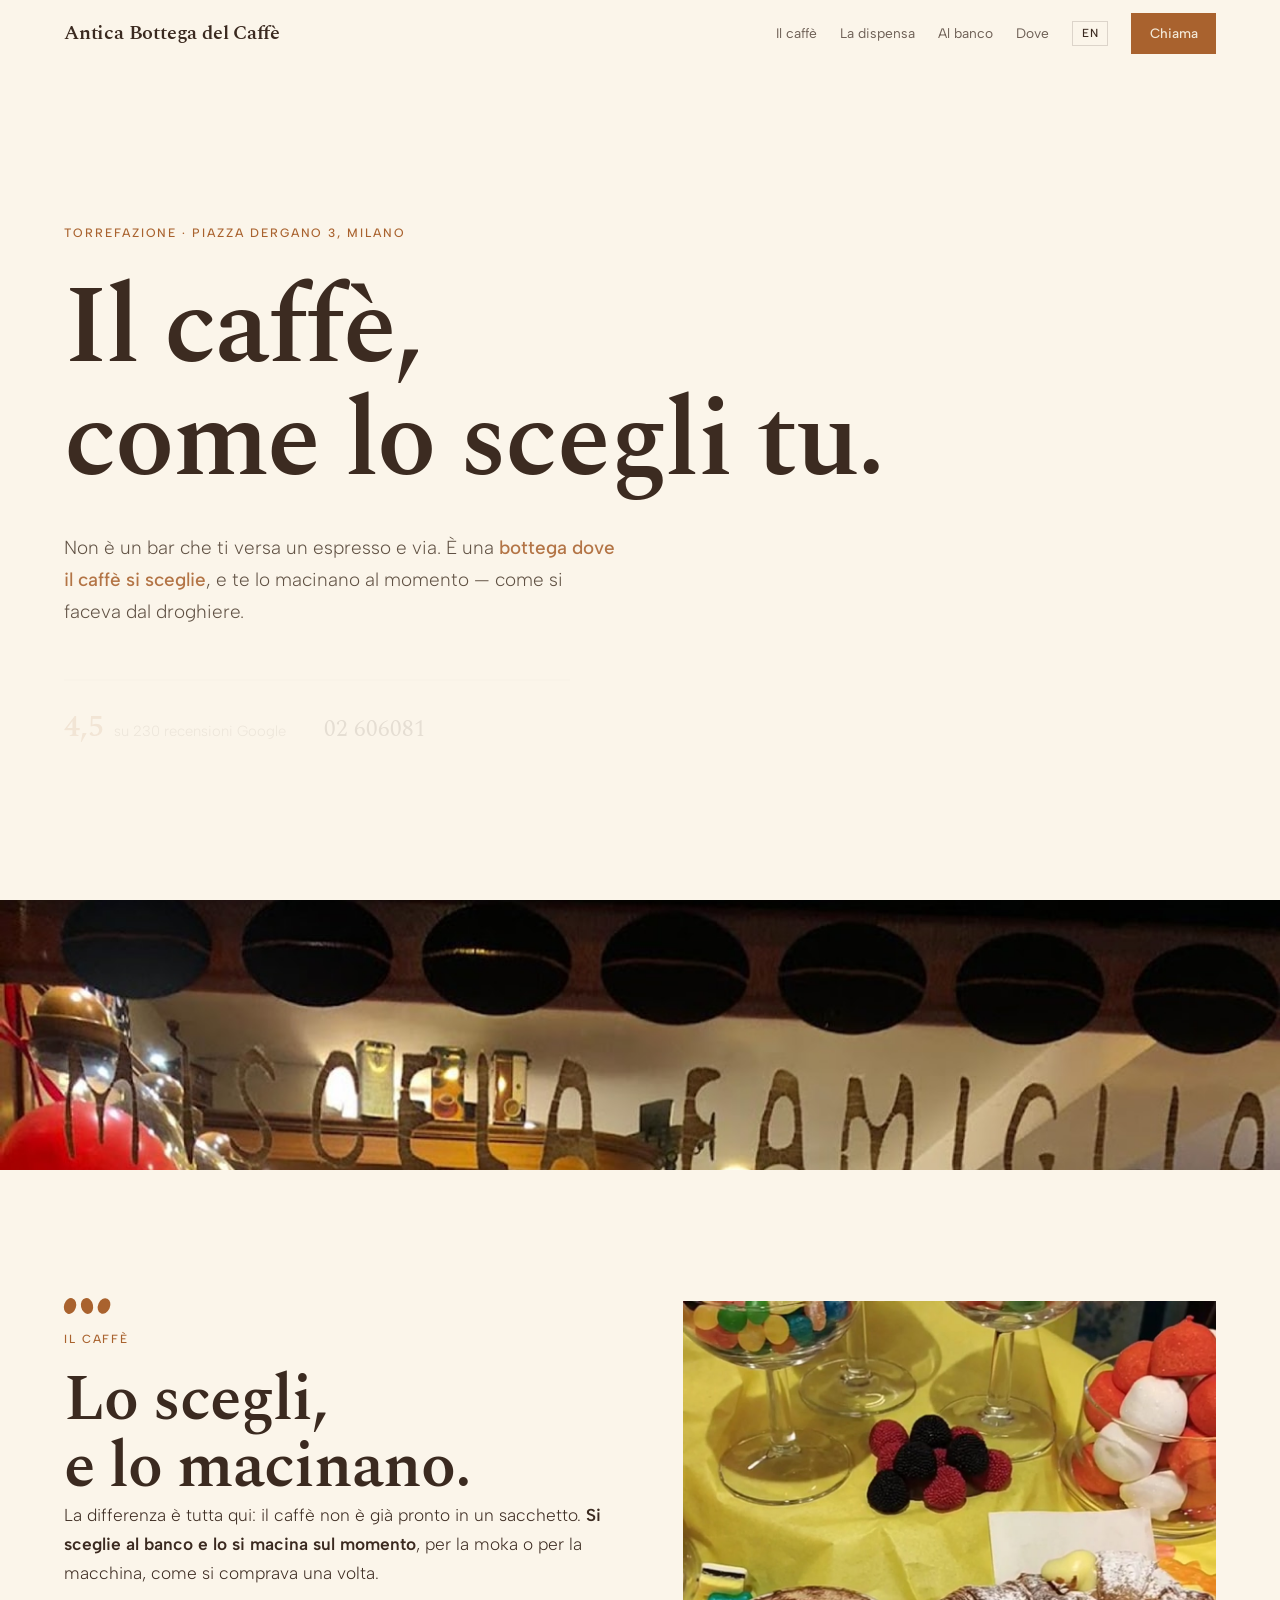
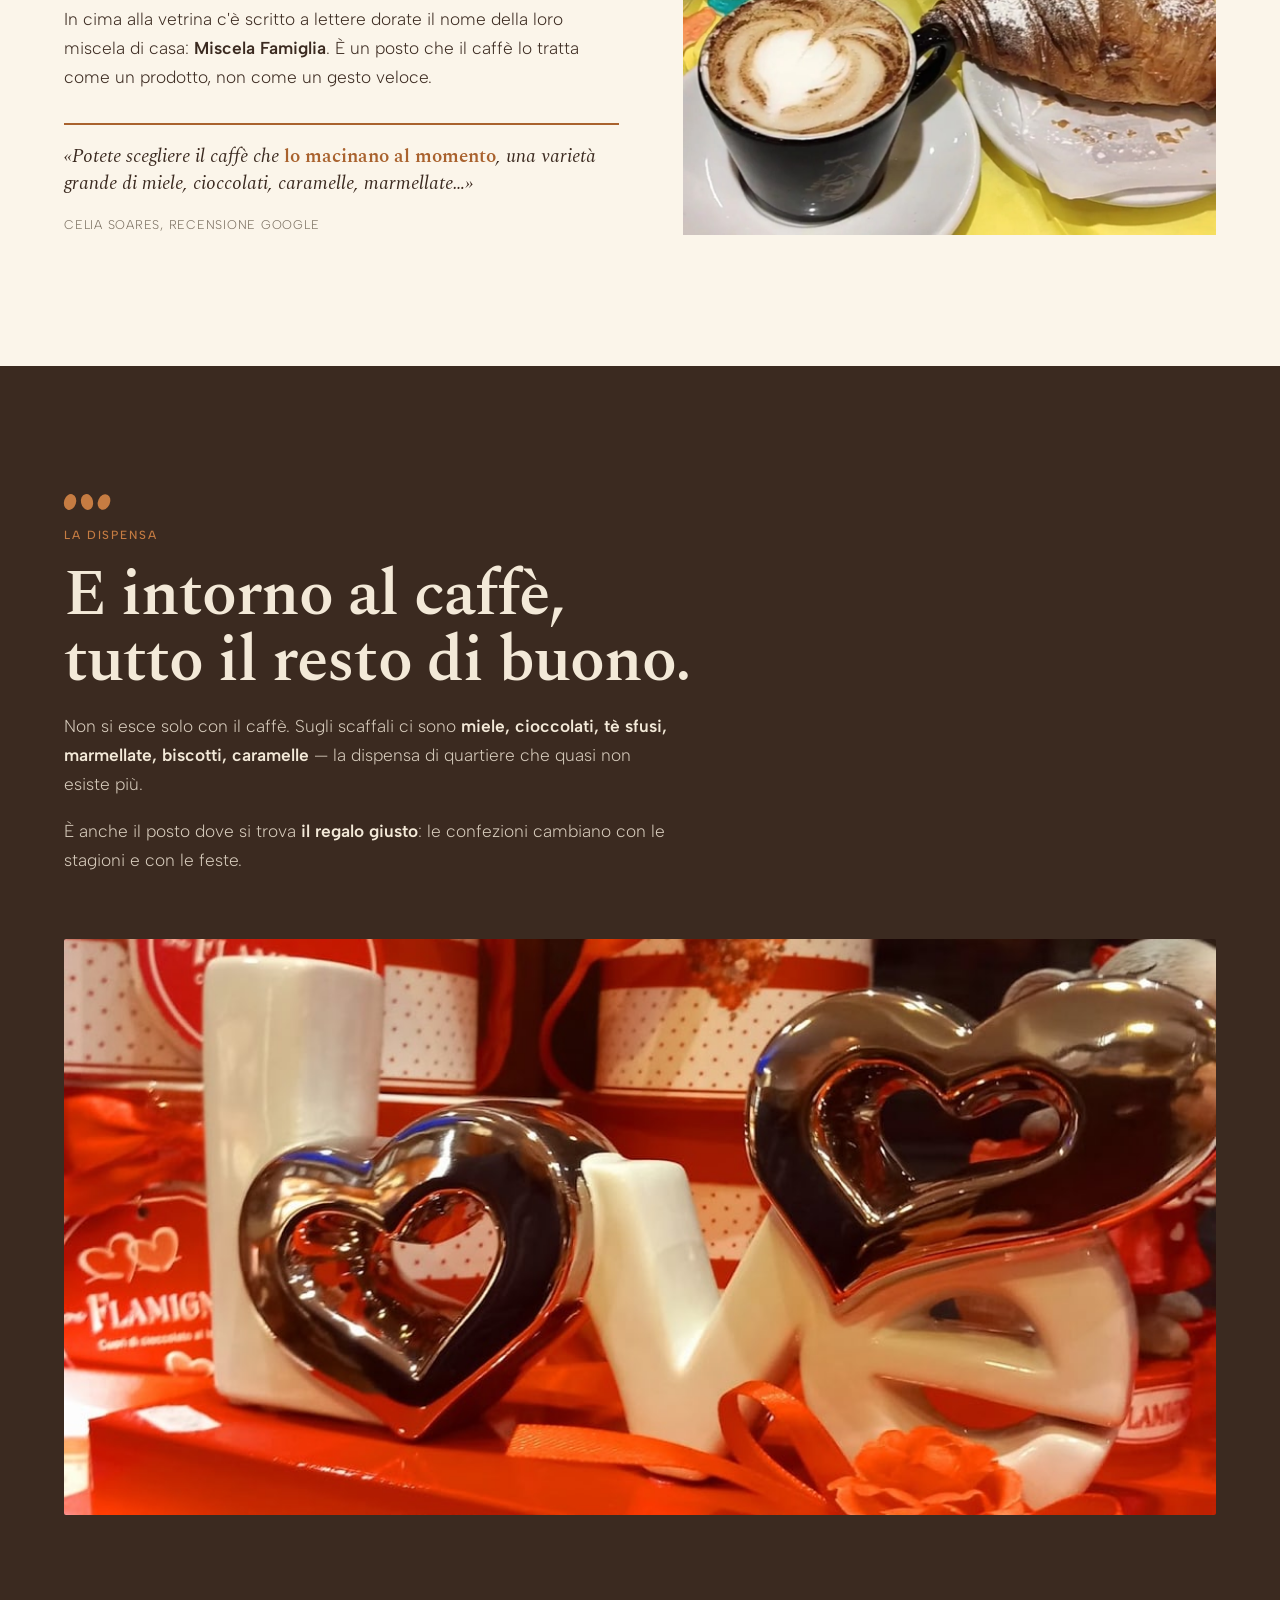
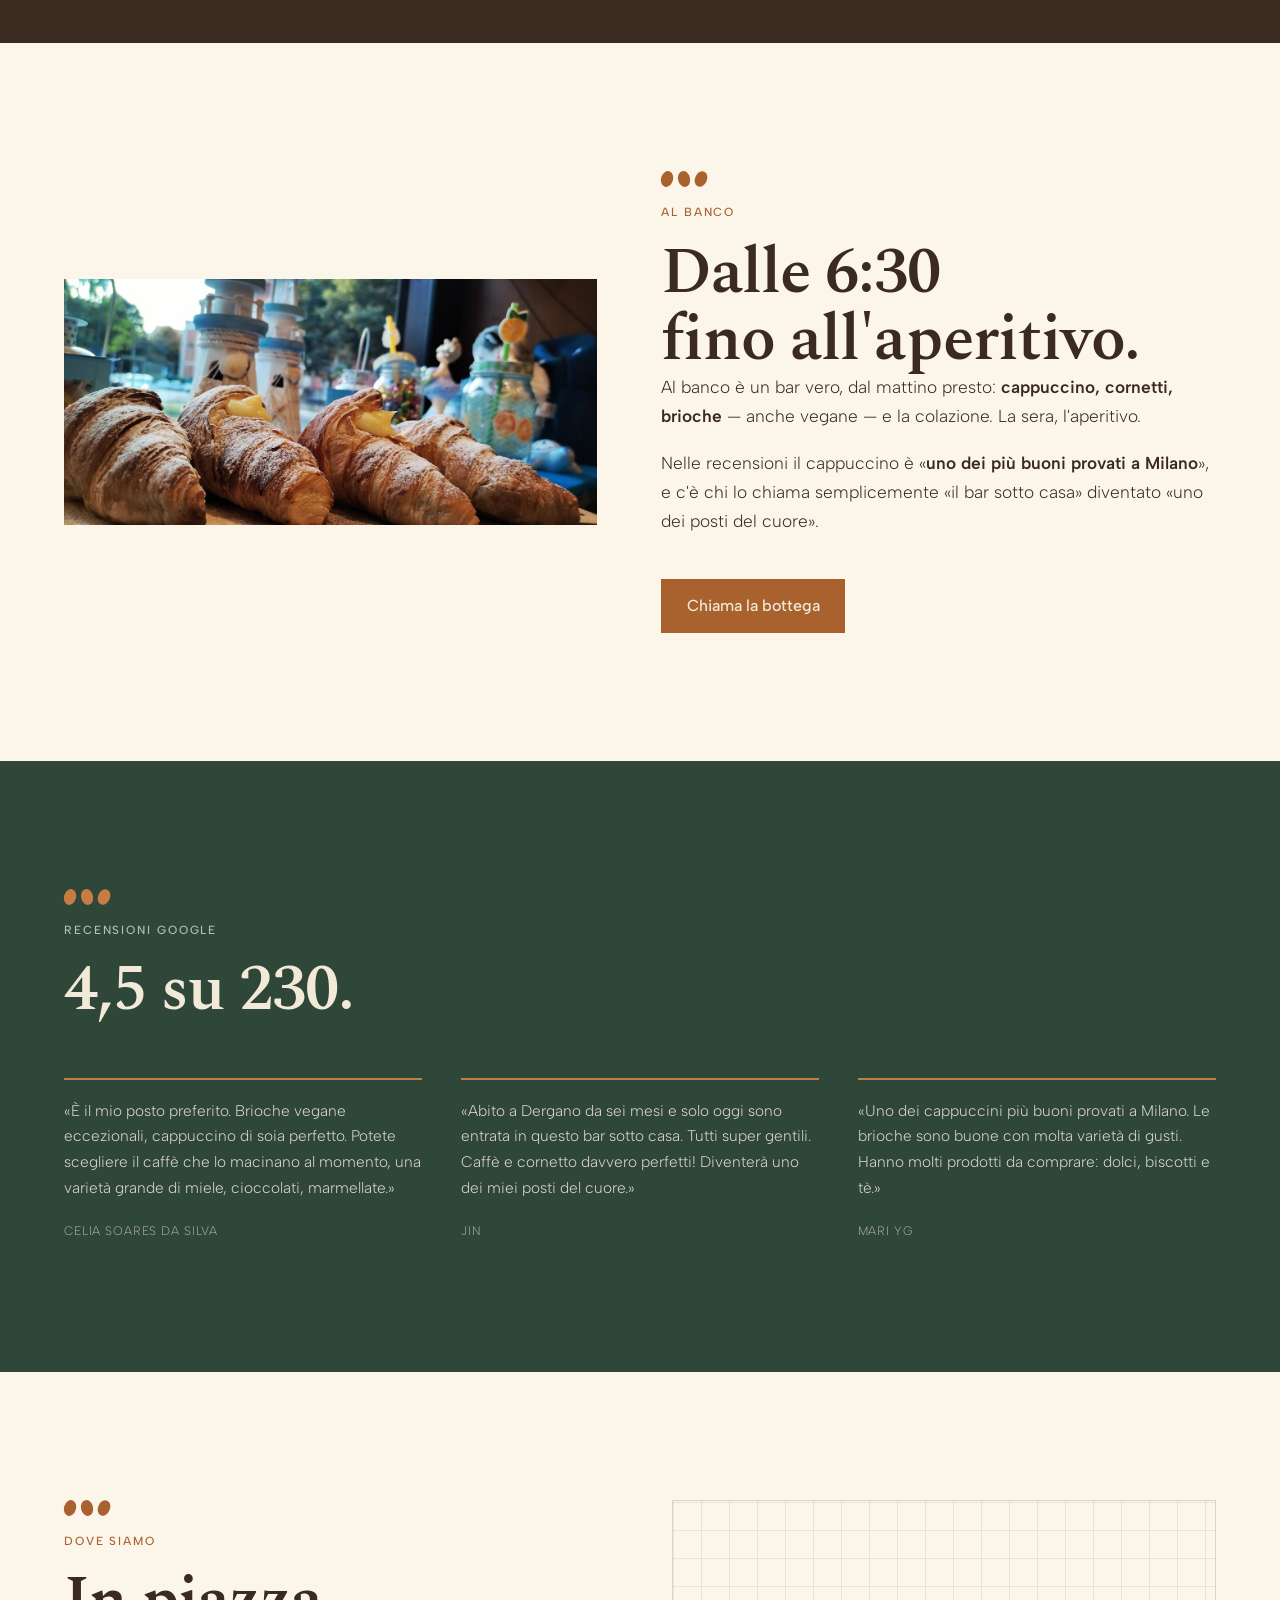
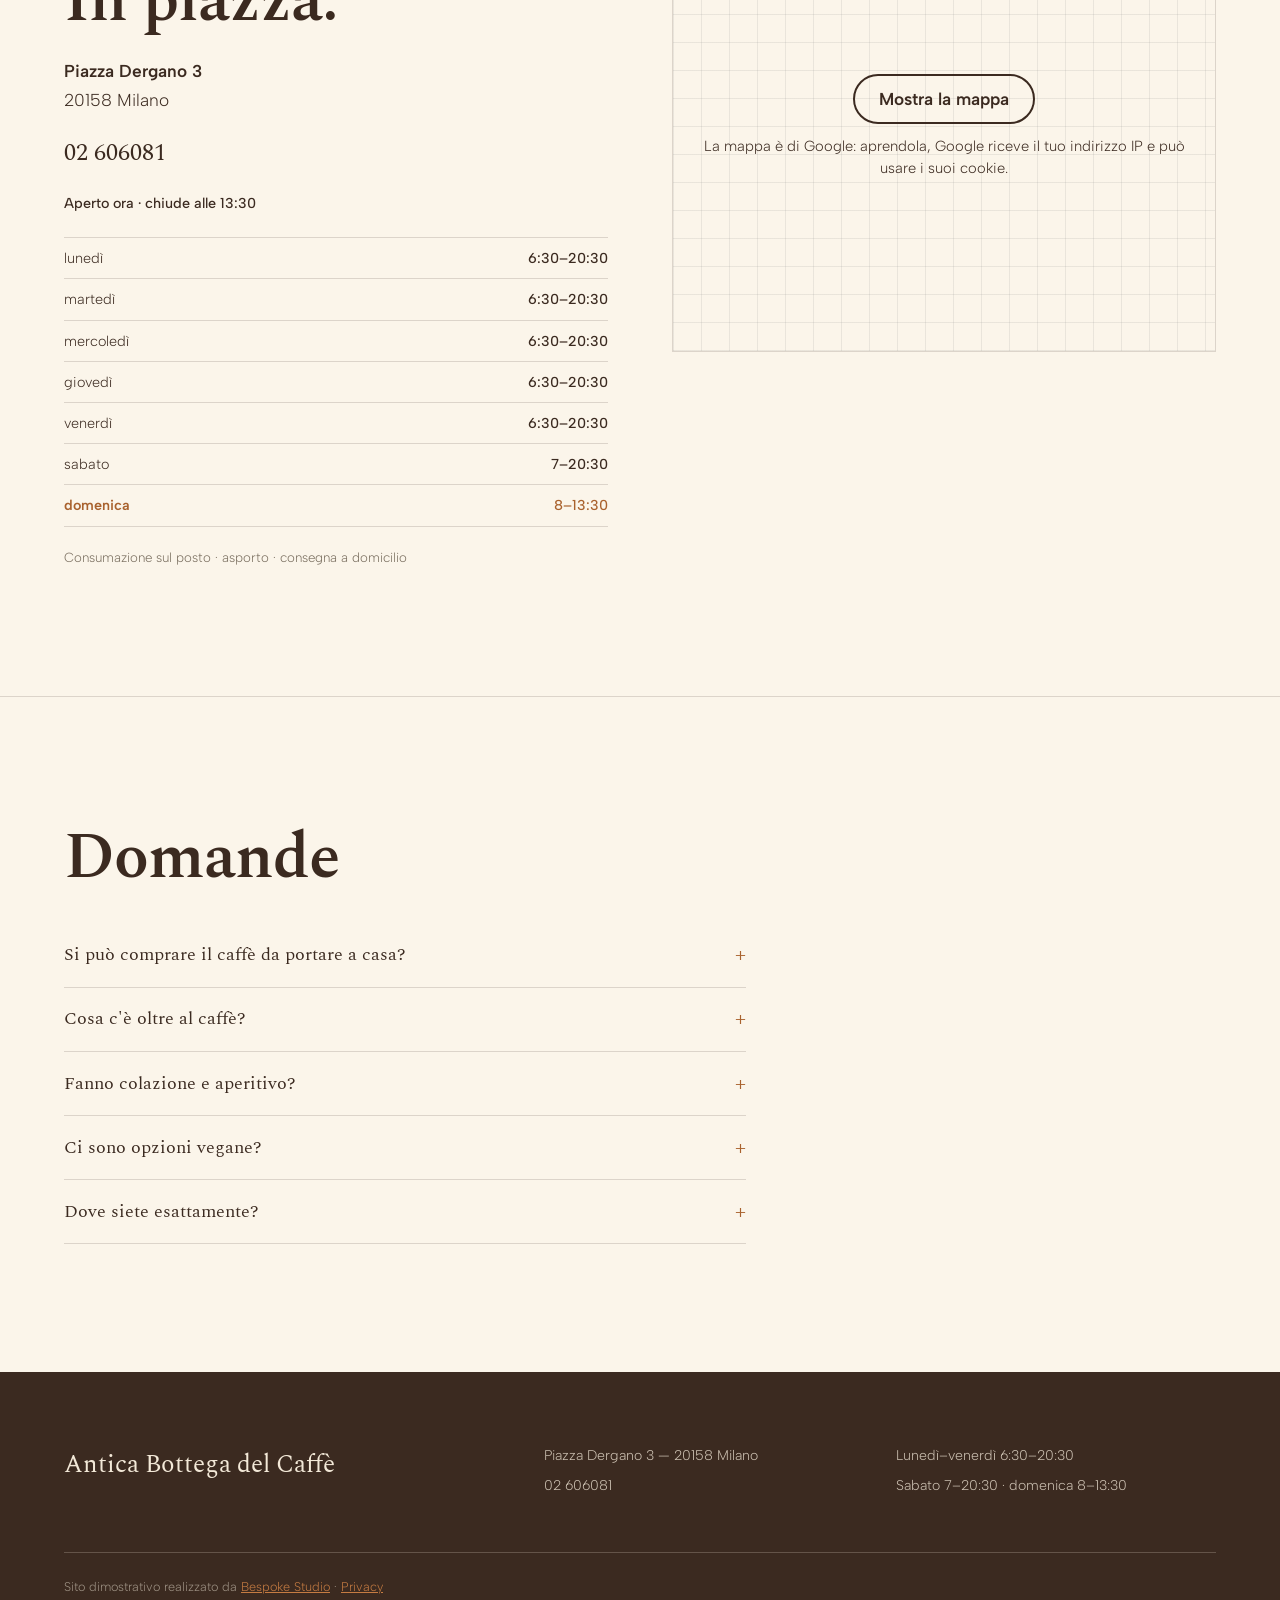
==== commit 1da57bbe: "Privacy e pulizia: caratteri sul sito, mappa al clic, informativa, noindex - caratteri copiati nel s" ====
--- a/index.html
+++ b/index.html
@@ -3,6 +3,7 @@
 <head>
 <meta charset="utf-8">
 <meta name="viewport" content="width=device-width, initial-scale=1">
+<meta name="robots" content="noindex">
 <title>Antica Bottega del Caffè — Torrefazione in Piazza Dergano, Milano</title>
 <meta name="description" content="Caffetteria e torrefazione in Piazza Dergano 3, Milano: il caffè si sceglie e si macina al momento, con miele, cioccolati e tè. 4,5 su 230 recensioni Google.">
 <link rel="canonical" href="https://rotenzark.github.io/antica-bottega-del-caffe/">
@@ -20,9 +21,7 @@
 <link rel="icon" href="img/favicon.svg" type="image/svg+xml">
 <link rel="icon" href="img/favicon-32.png" sizes="32x32">
 <link rel="apple-touch-icon" href="img/apple-touch-icon.png">
-<link rel="preconnect" href="https://fonts.googleapis.com">
-<link rel="preconnect" href="https://fonts.gstatic.com" crossorigin>
-<link href="https://fonts.googleapis.com/css2?family=Spectral:ital,wght@0,400;0,500;0,600;1,400&family=Albert+Sans:wght@300;400;500;600&display=swap" rel="stylesheet">
+<link rel="stylesheet" href="fonts/fonts.css?v=1">
 <link rel="stylesheet" href="css/styles.css?v=1">
 <script src="https://cdn.jsdelivr.net/npm/gsap@3.12.5/dist/gsap.min.js" defer></script>
 <script src="https://cdn.jsdelivr.net/npm/gsap@3.12.5/dist/ScrollTrigger.min.js" defer></script>
@@ -45,12 +44,36 @@
     "postalCode": "20158",
     "addressCountry": "IT"
   },
-  "geo": { "@type": "GeoCoordinates", "latitude": 45.5027096, "longitude": 9.1764856 },
-  "aggregateRating": { "@type": "AggregateRating", "ratingValue": "4.5", "reviewCount": "230" },
+  "geo": {
+    "@type": "GeoCoordinates",
+    "latitude": 45.5027096,
+    "longitude": 9.1764856
+  },
   "openingHoursSpecification": [
-    { "@type": "OpeningHoursSpecification", "dayOfWeek": ["Monday","Tuesday","Wednesday","Thursday","Friday"], "opens": "06:30", "closes": "20:30" },
-    { "@type": "OpeningHoursSpecification", "dayOfWeek": "Saturday", "opens": "07:00", "closes": "20:30" },
-    { "@type": "OpeningHoursSpecification", "dayOfWeek": "Sunday", "opens": "08:00", "closes": "13:30" }
+    {
+      "@type": "OpeningHoursSpecification",
+      "dayOfWeek": [
+        "Monday",
+        "Tuesday",
+        "Wednesday",
+        "Thursday",
+        "Friday"
+      ],
+      "opens": "06:30",
+      "closes": "20:30"
+    },
+    {
+      "@type": "OpeningHoursSpecification",
+      "dayOfWeek": "Saturday",
+      "opens": "07:00",
+      "closes": "20:30"
+    },
+    {
+      "@type": "OpeningHoursSpecification",
+      "dayOfWeek": "Sunday",
+      "opens": "08:00",
+      "closes": "13:30"
+    }
   ]
 }
 </script>
@@ -228,11 +251,11 @@
       <p class="dove-serv" data-i18n="dove.serv">Consumazione sul posto · asporto · consegna a domicilio</p>
     </div>
     <div class="dove-map reveal">
-      <iframe
+      <div class="mappa-clic" data-mappa-clic style="--mappa-h: 450px"><template><iframe
         title="Mappa: Antica Bottega del Caffè, Piazza Dergano 3, Milano"
         data-i18n-title="dove.maptitle"
         src="https://www.google.com/maps?q=Antica+Bottega+del+Caff%C3%A8,+Piazza+Dergano+3,+20158+Milano&output=embed"
-        width="600" height="450" style="border:0" allowfullscreen="" referrerpolicy="no-referrer-when-downgrade"></iframe>
+        width="600" height="450" style="border:0" allowfullscreen="" referrerpolicy="no-referrer-when-downgrade"></iframe></template><div class="mappa-clic__velo"><a class="mappa-clic__btn" href="https://www.google.com/maps/search/?api=1&amp;query=Antica%20Bottega%20del%20Caff%C3%A8%2C%20Piazza%20Dergano%203%2C%2020158%20Milano" target="_blank" rel="noopener">Mostra la mappa</a><p class="mappa-clic__nota">La mappa è di Google: aprendola, Google riceve il tuo indirizzo IP e può usare i suoi cookie.</p></div></div>
     </div>
   </div>
 </section>
@@ -265,7 +288,7 @@
   </div>
   <p class="foot-credit">
     <span data-i18n="foot.demo">Sito dimostrativo realizzato da</span>
-    <a href="https://bespokestud.io" target="_blank" rel="noopener">Bespoke Studio</a>
+    <a href="https://bespokestud.io" target="_blank" rel="noopener">Bespoke Studio</a> · <a href="privacy.html">Privacy</a>
   </p>
 </footer>
 
@@ -279,5 +302,6 @@
   <img id="lightboxImg" src="" alt="">
 </div>
 
+<script src="js/mappa-clic.js?v=1" defer></script>
 </body>
 </html>
--- a/fonts/fonts.css
+++ b/fonts/fonts.css
@@ -0,0 +1,253 @@
+/* Caratteri ospitati sul sito: nessuna richiesta a Google Fonts o Fontshare (giro privacy 1/10/2026). Licenze in LICENSE.txt. */
+/* latin-ext */
+@font-face {
+  font-family: 'Albert Sans';
+  font-style: normal;
+  font-weight: 300;
+  font-display: swap;
+  src: url(albertsans-v4-i7dOIFdwYjGaAMFtZd_QA1ZVYFeCGg.woff2) format('woff2');
+  unicode-range: U+0100-02BA, U+02BD-02C5, U+02C7-02CC, U+02CE-02D7, U+02DD-02FF, U+0304, U+0308, U+0329, U+1D00-1DBF, U+1E00-1E9F, U+1EF2-1EFF, U+2020, U+20A0-20AB, U+20AD-20C0, U+2113, U+2C60-2C7F, U+A720-A7FF;
+}
+/* latin */
+@font-face {
+  font-family: 'Albert Sans';
+  font-style: normal;
+  font-weight: 300;
+  font-display: swap;
+  src: url(albertsans-v4-i7dOIFdwYjGaAMFtZd_QA1ZbYFc.woff2) format('woff2');
+  unicode-range: U+0000-00FF, U+0131, U+0152-0153, U+02BB-02BC, U+02C6, U+02DA, U+02DC, U+0304, U+0308, U+0329, U+2000-206F, U+20AC, U+2122, U+2191, U+2193, U+2212, U+2215, U+FEFF, U+FFFD;
+}
+/* latin-ext */
+@font-face {
+  font-family: 'Albert Sans';
+  font-style: normal;
+  font-weight: 400;
+  font-display: swap;
+  src: url(albertsans-v4-i7dOIFdwYjGaAMFtZd_QA1ZVYFeCGg.woff2) format('woff2');
+  unicode-range: U+0100-02BA, U+02BD-02C5, U+02C7-02CC, U+02CE-02D7, U+02DD-02FF, U+0304, U+0308, U+0329, U+1D00-1DBF, U+1E00-1E9F, U+1EF2-1EFF, U+2020, U+20A0-20AB, U+20AD-20C0, U+2113, U+2C60-2C7F, U+A720-A7FF;
+}
+/* latin */
+@font-face {
+  font-family: 'Albert Sans';
+  font-style: normal;
+  font-weight: 400;
+  font-display: swap;
+  src: url(albertsans-v4-i7dOIFdwYjGaAMFtZd_QA1ZbYFc.woff2) format('woff2');
+  unicode-range: U+0000-00FF, U+0131, U+0152-0153, U+02BB-02BC, U+02C6, U+02DA, U+02DC, U+0304, U+0308, U+0329, U+2000-206F, U+20AC, U+2122, U+2191, U+2193, U+2212, U+2215, U+FEFF, U+FFFD;
+}
+/* latin-ext */
+@font-face {
+  font-family: 'Albert Sans';
+  font-style: normal;
+  font-weight: 500;
+  font-display: swap;
+  src: url(albertsans-v4-i7dOIFdwYjGaAMFtZd_QA1ZVYFeCGg.woff2) format('woff2');
+  unicode-range: U+0100-02BA, U+02BD-02C5, U+02C7-02CC, U+02CE-02D7, U+02DD-02FF, U+0304, U+0308, U+0329, U+1D00-1DBF, U+1E00-1E9F, U+1EF2-1EFF, U+2020, U+20A0-20AB, U+20AD-20C0, U+2113, U+2C60-2C7F, U+A720-A7FF;
+}
+/* latin */
+@font-face {
+  font-family: 'Albert Sans';
+  font-style: normal;
+  font-weight: 500;
+  font-display: swap;
+  src: url(albertsans-v4-i7dOIFdwYjGaAMFtZd_QA1ZbYFc.woff2) format('woff2');
+  unicode-range: U+0000-00FF, U+0131, U+0152-0153, U+02BB-02BC, U+02C6, U+02DA, U+02DC, U+0304, U+0308, U+0329, U+2000-206F, U+20AC, U+2122, U+2191, U+2193, U+2212, U+2215, U+FEFF, U+FFFD;
+}
+/* latin-ext */
+@font-face {
+  font-family: 'Albert Sans';
+  font-style: normal;
+  font-weight: 600;
+  font-display: swap;
+  src: url(albertsans-v4-i7dOIFdwYjGaAMFtZd_QA1ZVYFeCGg.woff2) format('woff2');
+  unicode-range: U+0100-02BA, U+02BD-02C5, U+02C7-02CC, U+02CE-02D7, U+02DD-02FF, U+0304, U+0308, U+0329, U+1D00-1DBF, U+1E00-1E9F, U+1EF2-1EFF, U+2020, U+20A0-20AB, U+20AD-20C0, U+2113, U+2C60-2C7F, U+A720-A7FF;
+}
+/* latin */
+@font-face {
+  font-family: 'Albert Sans';
+  font-style: normal;
+  font-weight: 600;
+  font-display: swap;
+  src: url(albertsans-v4-i7dOIFdwYjGaAMFtZd_QA1ZbYFc.woff2) format('woff2');
+  unicode-range: U+0000-00FF, U+0131, U+0152-0153, U+02BB-02BC, U+02C6, U+02DA, U+02DC, U+0304, U+0308, U+0329, U+2000-206F, U+20AC, U+2122, U+2191, U+2193, U+2212, U+2215, U+FEFF, U+FFFD;
+}
+/* cyrillic-ext */
+@font-face {
+  font-family: 'Spectral';
+  font-style: italic;
+  font-weight: 400;
+  font-display: swap;
+  src: url(spectral-v15-rnCt-xNNww_2s0amA9M8onfmTMuk.woff2) format('woff2');
+  unicode-range: U+0460-052F, U+1C80-1C8A, U+20B4, U+2DE0-2DFF, U+A640-A69F, U+FE2E-FE2F;
+}
+/* cyrillic */
+@font-face {
+  font-family: 'Spectral';
+  font-style: italic;
+  font-weight: 400;
+  font-display: swap;
+  src: url(spectral-v15-rnCt-xNNww_2s0amA9M8on7mTMuk.woff2) format('woff2');
+  unicode-range: U+0301, U+0400-045F, U+0490-0491, U+04B0-04B1, U+2116;
+}
+/* vietnamese */
+@font-face {
+  font-family: 'Spectral';
+  font-style: italic;
+  font-weight: 400;
+  font-display: swap;
+  src: url(spectral-v15-rnCt-xNNww_2s0amA9M8onXmTMuk.woff2) format('woff2');
+  unicode-range: U+0102-0103, U+0110-0111, U+0128-0129, U+0168-0169, U+01A0-01A1, U+01AF-01B0, U+0300-0301, U+0303-0304, U+0308-0309, U+0323, U+0329, U+1EA0-1EF9, U+20AB;
+}
+/* latin-ext */
+@font-face {
+  font-family: 'Spectral';
+  font-style: italic;
+  font-weight: 400;
+  font-display: swap;
+  src: url(spectral-v15-rnCt-xNNww_2s0amA9M8onTmTMuk.woff2) format('woff2');
+  unicode-range: U+0100-02BA, U+02BD-02C5, U+02C7-02CC, U+02CE-02D7, U+02DD-02FF, U+0304, U+0308, U+0329, U+1D00-1DBF, U+1E00-1E9F, U+1EF2-1EFF, U+2020, U+20A0-20AB, U+20AD-20C0, U+2113, U+2C60-2C7F, U+A720-A7FF;
+}
+/* latin */
+@font-face {
+  font-family: 'Spectral';
+  font-style: italic;
+  font-weight: 400;
+  font-display: swap;
+  src: url(spectral-v15-rnCt-xNNww_2s0amA9M8onrmTA.woff2) format('woff2');
+  unicode-range: U+0000-00FF, U+0131, U+0152-0153, U+02BB-02BC, U+02C6, U+02DA, U+02DC, U+0304, U+0308, U+0329, U+2000-206F, U+20AC, U+2122, U+2191, U+2193, U+2212, U+2215, U+FEFF, U+FFFD;
+}
+/* cyrillic-ext */
+@font-face {
+  font-family: 'Spectral';
+  font-style: normal;
+  font-weight: 400;
+  font-display: swap;
+  src: url(spectral-v15-rnCr-xNNww_2s0amA9M0knj-SA.woff2) format('woff2');
+  unicode-range: U+0460-052F, U+1C80-1C8A, U+20B4, U+2DE0-2DFF, U+A640-A69F, U+FE2E-FE2F;
+}
+/* cyrillic */
+@font-face {
+  font-family: 'Spectral';
+  font-style: normal;
+  font-weight: 400;
+  font-display: swap;
+  src: url(spectral-v15-rnCr-xNNww_2s0amA9M9knj-SA.woff2) format('woff2');
+  unicode-range: U+0301, U+0400-045F, U+0490-0491, U+04B0-04B1, U+2116;
+}
+/* vietnamese */
+@font-face {
+  font-family: 'Spectral';
+  font-style: normal;
+  font-weight: 400;
+  font-display: swap;
+  src: url(spectral-v15-rnCr-xNNww_2s0amA9M2knj-SA.woff2) format('woff2');
+  unicode-range: U+0102-0103, U+0110-0111, U+0128-0129, U+0168-0169, U+01A0-01A1, U+01AF-01B0, U+0300-0301, U+0303-0304, U+0308-0309, U+0323, U+0329, U+1EA0-1EF9, U+20AB;
+}
+/* latin-ext */
+@font-face {
+  font-family: 'Spectral';
+  font-style: normal;
+  font-weight: 400;
+  font-display: swap;
+  src: url(spectral-v15-rnCr-xNNww_2s0amA9M3knj-SA.woff2) format('woff2');
+  unicode-range: U+0100-02BA, U+02BD-02C5, U+02C7-02CC, U+02CE-02D7, U+02DD-02FF, U+0304, U+0308, U+0329, U+1D00-1DBF, U+1E00-1E9F, U+1EF2-1EFF, U+2020, U+20A0-20AB, U+20AD-20C0, U+2113, U+2C60-2C7F, U+A720-A7FF;
+}
+/* latin */
+@font-face {
+  font-family: 'Spectral';
+  font-style: normal;
+  font-weight: 400;
+  font-display: swap;
+  src: url(spectral-v15-rnCr-xNNww_2s0amA9M5kng.woff2) format('woff2');
+  unicode-range: U+0000-00FF, U+0131, U+0152-0153, U+02BB-02BC, U+02C6, U+02DA, U+02DC, U+0304, U+0308, U+0329, U+2000-206F, U+20AC, U+2122, U+2191, U+2193, U+2212, U+2215, U+FEFF, U+FFFD;
+}
+/* cyrillic-ext */
+@font-face {
+  font-family: 'Spectral';
+  font-style: normal;
+  font-weight: 500;
+  font-display: swap;
+  src: url(spectral-v15-rnCs-xNNww_2s0amA9vKsW3MafadWQ.woff2) format('woff2');
+  unicode-range: U+0460-052F, U+1C80-1C8A, U+20B4, U+2DE0-2DFF, U+A640-A69F, U+FE2E-FE2F;
+}
+/* cyrillic */
+@font-face {
+  font-family: 'Spectral';
+  font-style: normal;
+  font-weight: 500;
+  font-display: swap;
+  src: url(spectral-v15-rnCs-xNNww_2s0amA9vKsW3FafadWQ.woff2) format('woff2');
+  unicode-range: U+0301, U+0400-045F, U+0490-0491, U+04B0-04B1, U+2116;
+}
+/* vietnamese */
+@font-face {
+  font-family: 'Spectral';
+  font-style: normal;
+  font-weight: 500;
+  font-display: swap;
+  src: url(spectral-v15-rnCs-xNNww_2s0amA9vKsW3OafadWQ.woff2) format('woff2');
+  unicode-range: U+0102-0103, U+0110-0111, U+0128-0129, U+0168-0169, U+01A0-01A1, U+01AF-01B0, U+0300-0301, U+0303-0304, U+0308-0309, U+0323, U+0329, U+1EA0-1EF9, U+20AB;
+}
+/* latin-ext */
+@font-face {
+  font-family: 'Spectral';
+  font-style: normal;
+  font-weight: 500;
+  font-display: swap;
+  src: url(spectral-v15-rnCs-xNNww_2s0amA9vKsW3PafadWQ.woff2) format('woff2');
+  unicode-range: U+0100-02BA, U+02BD-02C5, U+02C7-02CC, U+02CE-02D7, U+02DD-02FF, U+0304, U+0308, U+0329, U+1D00-1DBF, U+1E00-1E9F, U+1EF2-1EFF, U+2020, U+20A0-20AB, U+20AD-20C0, U+2113, U+2C60-2C7F, U+A720-A7FF;
+}
+/* latin */
+@font-face {
+  font-family: 'Spectral';
+  font-style: normal;
+  font-weight: 500;
+  font-display: swap;
+  src: url(spectral-v15-rnCs-xNNww_2s0amA9vKsW3BafY.woff2) format('woff2');
+  unicode-range: U+0000-00FF, U+0131, U+0152-0153, U+02BB-02BC, U+02C6, U+02DA, U+02DC, U+0304, U+0308, U+0329, U+2000-206F, U+20AC, U+2122, U+2191, U+2193, U+2212, U+2215, U+FEFF, U+FFFD;
+}
+/* cyrillic-ext */
+@font-face {
+  font-family: 'Spectral';
+  font-style: normal;
+  font-weight: 600;
+  font-display: swap;
+  src: url(spectral-v15-rnCs-xNNww_2s0amA9vmtm3MafadWQ.woff2) format('woff2');
+  unicode-range: U+0460-052F, U+1C80-1C8A, U+20B4, U+2DE0-2DFF, U+A640-A69F, U+FE2E-FE2F;
+}
+/* cyrillic */
+@font-face {
+  font-family: 'Spectral';
+  font-style: normal;
+  font-weight: 600;
+  font-display: swap;
+  src: url(spectral-v15-rnCs-xNNww_2s0amA9vmtm3FafadWQ.woff2) format('woff2');
+  unicode-range: U+0301, U+0400-045F, U+0490-0491, U+04B0-04B1, U+2116;
+}
+/* vietnamese */
+@font-face {
+  font-family: 'Spectral';
+  font-style: normal;
+  font-weight: 600;
+  font-display: swap;
+  src: url(spectral-v15-rnCs-xNNww_2s0amA9vmtm3OafadWQ.woff2) format('woff2');
+  unicode-range: U+0102-0103, U+0110-0111, U+0128-0129, U+0168-0169, U+01A0-01A1, U+01AF-01B0, U+0300-0301, U+0303-0304, U+0308-0309, U+0323, U+0329, U+1EA0-1EF9, U+20AB;
+}
+/* latin-ext */
+@font-face {
+  font-family: 'Spectral';
+  font-style: normal;
+  font-weight: 600;
+  font-display: swap;
+  src: url(spectral-v15-rnCs-xNNww_2s0amA9vmtm3PafadWQ.woff2) format('woff2');
+  unicode-range: U+0100-02BA, U+02BD-02C5, U+02C7-02CC, U+02CE-02D7, U+02DD-02FF, U+0304, U+0308, U+0329, U+1D00-1DBF, U+1E00-1E9F, U+1EF2-1EFF, U+2020, U+20A0-20AB, U+20AD-20C0, U+2113, U+2C60-2C7F, U+A720-A7FF;
+}
+/* latin */
+@font-face {
+  font-family: 'Spectral';
+  font-style: normal;
+  font-weight: 600;
+  font-display: swap;
+  src: url(spectral-v15-rnCs-xNNww_2s0amA9vmtm3BafY.woff2) format('woff2');
+  unicode-range: U+0000-00FF, U+0131, U+0152-0153, U+02BB-02BC, U+02C6, U+02DA, U+02DC, U+0304, U+0308, U+0329, U+2000-206F, U+20AC, U+2122, U+2191, U+2193, U+2212, U+2215, U+FEFF, U+FFFD;
+}
--- a/css/styles.css
+++ b/css/styles.css
@@ -235,3 +235,12 @@
 #lightbox[hidden]{display:none}
 #lightboxImg{max-width:100%;max-height:88vh}
 #lightboxClose{position:absolute;top:1rem;right:1rem;background:none;border:0;color:var(--crema);font-size:1.7rem;cursor:pointer;line-height:1;padding:.5rem}
+
+/*MAPPACLIC*/
+/* la mappa Google si carica solo al clic (giro privacy 1/10/2026) */
+.mappa-clic { display: flex; align-items: center; justify-content: center; width: 100%; height: 100%; min-height: var(--mappa-h, 320px); box-sizing: border-box; padding: 24px; text-align: center; background: repeating-linear-gradient(0deg, rgba(127, 127, 127, 0.14) 0 1px, transparent 1px 28px), repeating-linear-gradient(90deg, rgba(127, 127, 127, 0.14) 0 1px, transparent 1px 28px); }
+.mappa-clic__velo { display: flex; flex-direction: column; align-items: center; gap: 12px; max-width: 32em; }
+.mappa-clic__btn { display: inline-block; padding: 0.75em 1.4em; border: 2px solid currentColor; border-radius: 999px; color: inherit; font: inherit; font-weight: 600; line-height: 1.2; text-decoration: none; background: transparent; cursor: pointer; }
+.mappa-clic__btn:hover, .mappa-clic__btn:focus-visible { text-decoration: underline; }
+.mappa-clic__nota { margin: 0; font-size: 0.85em; line-height: 1.45; }
+/*/MAPPACLIC*/
